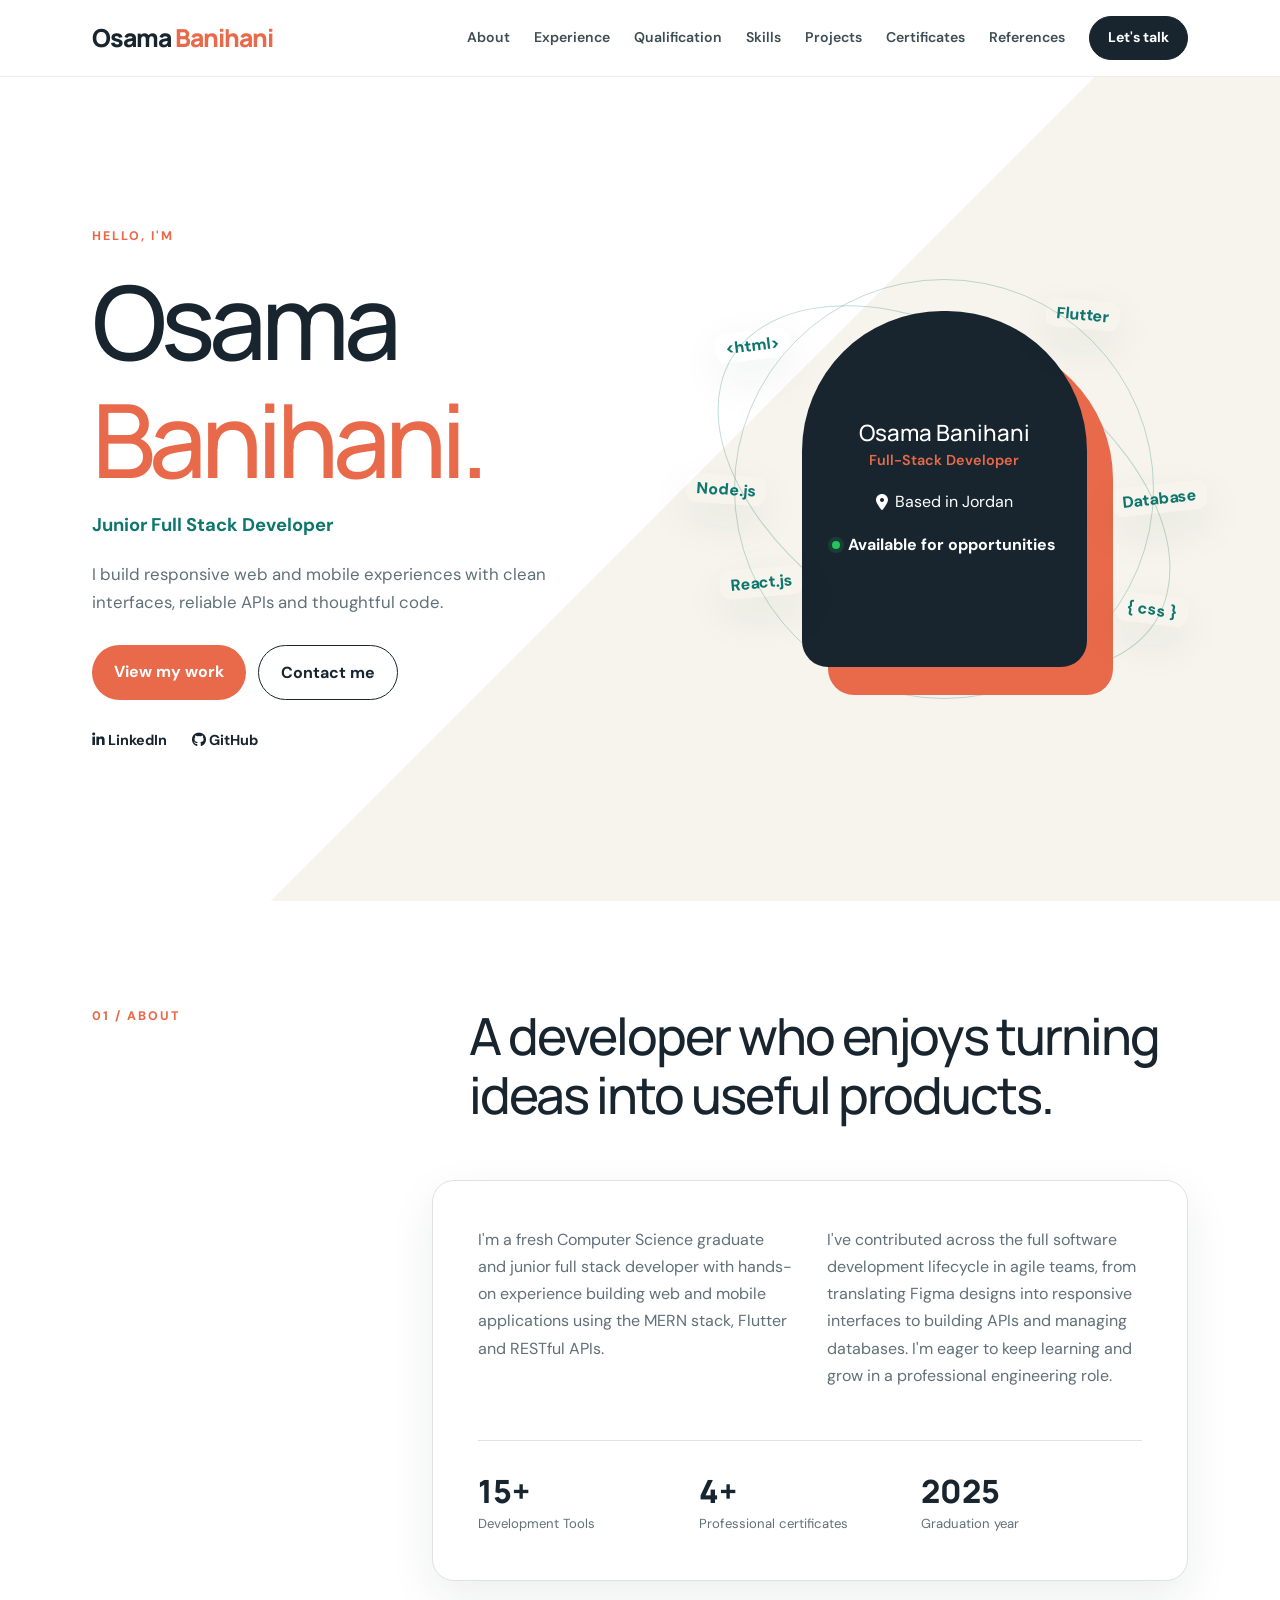
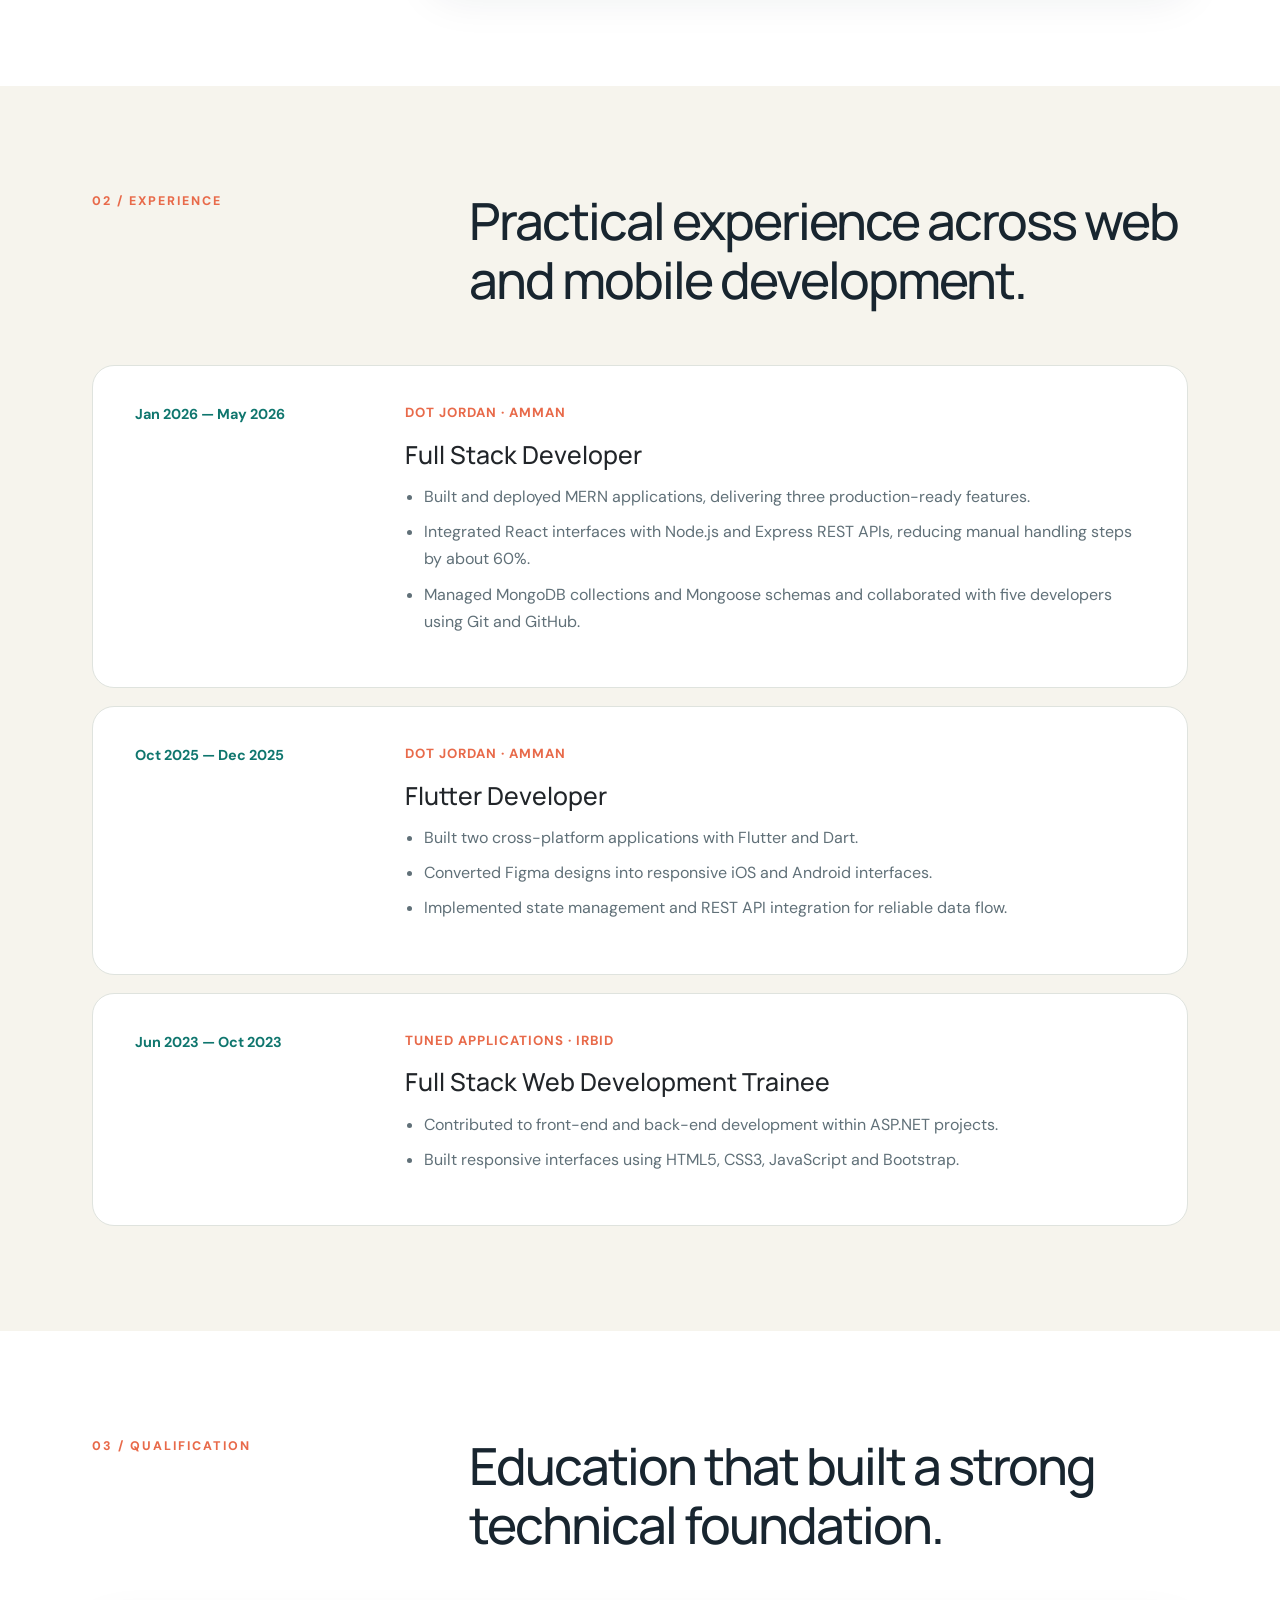
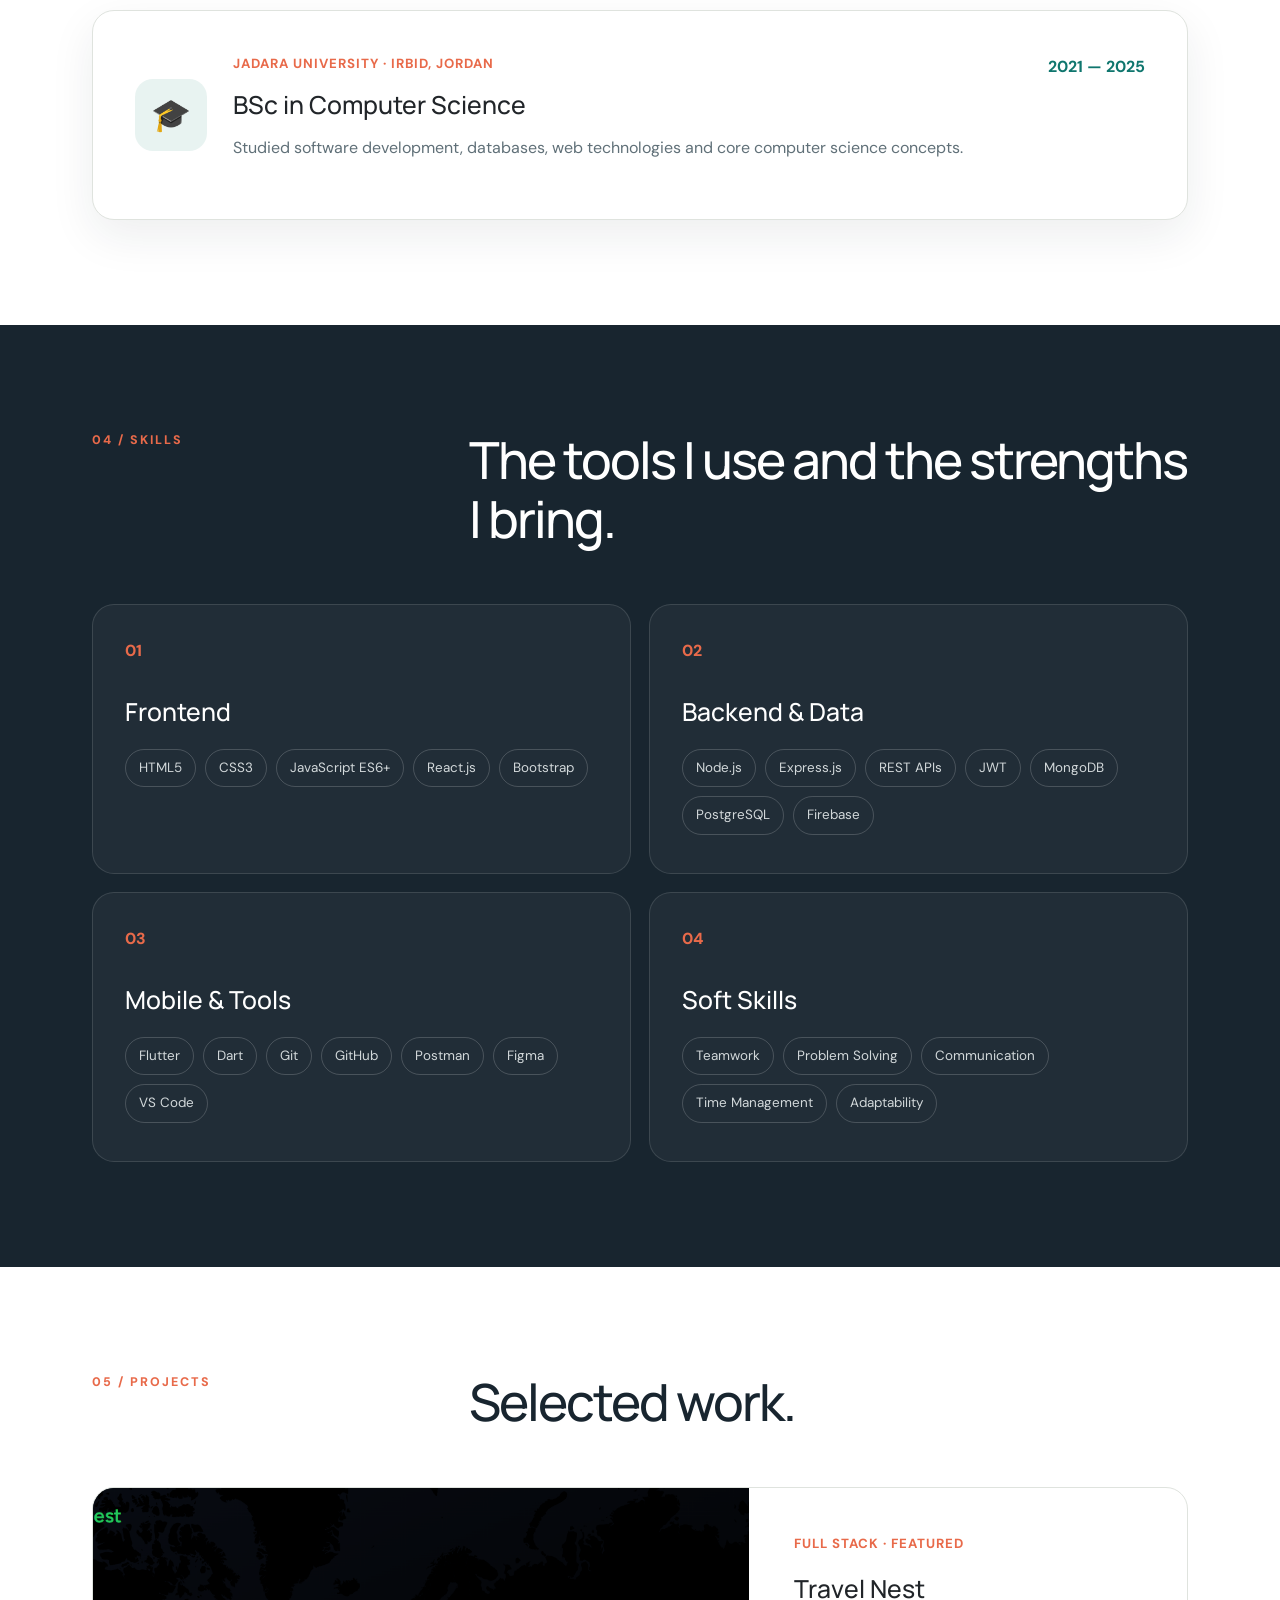
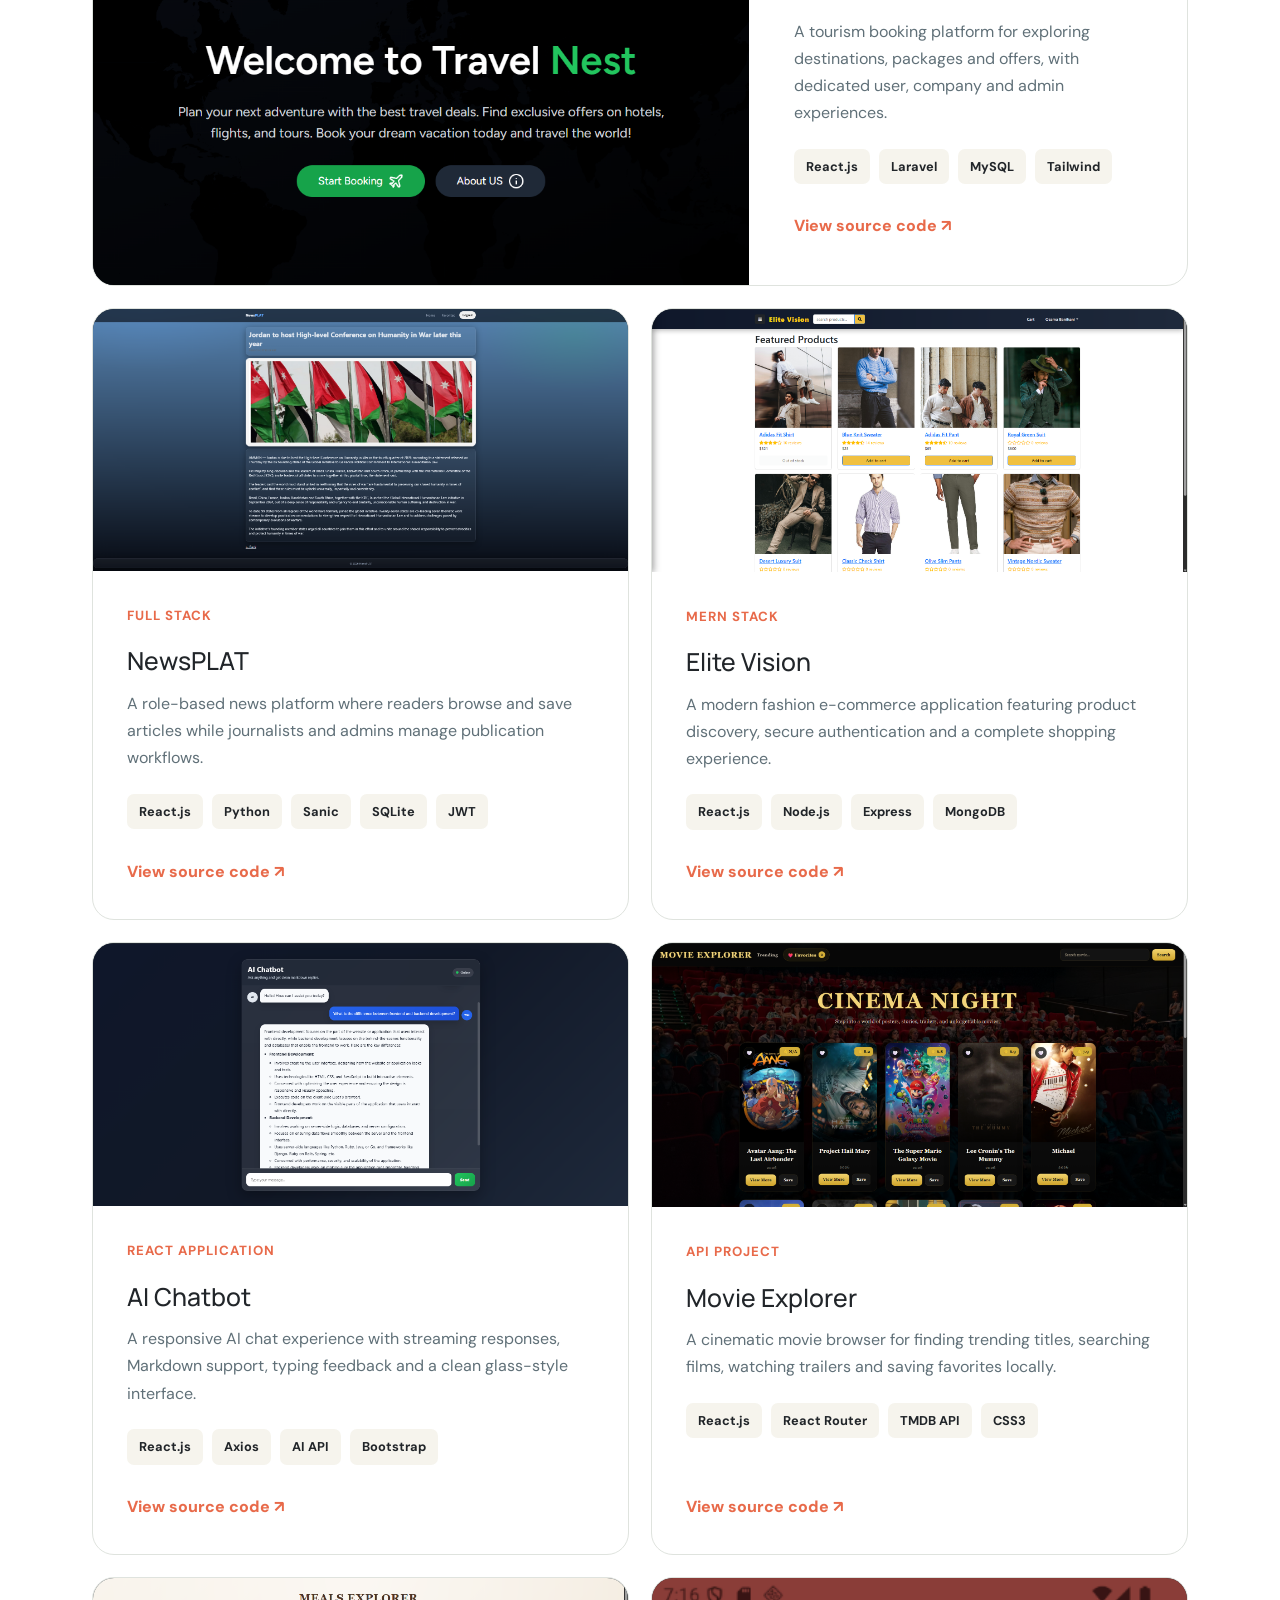
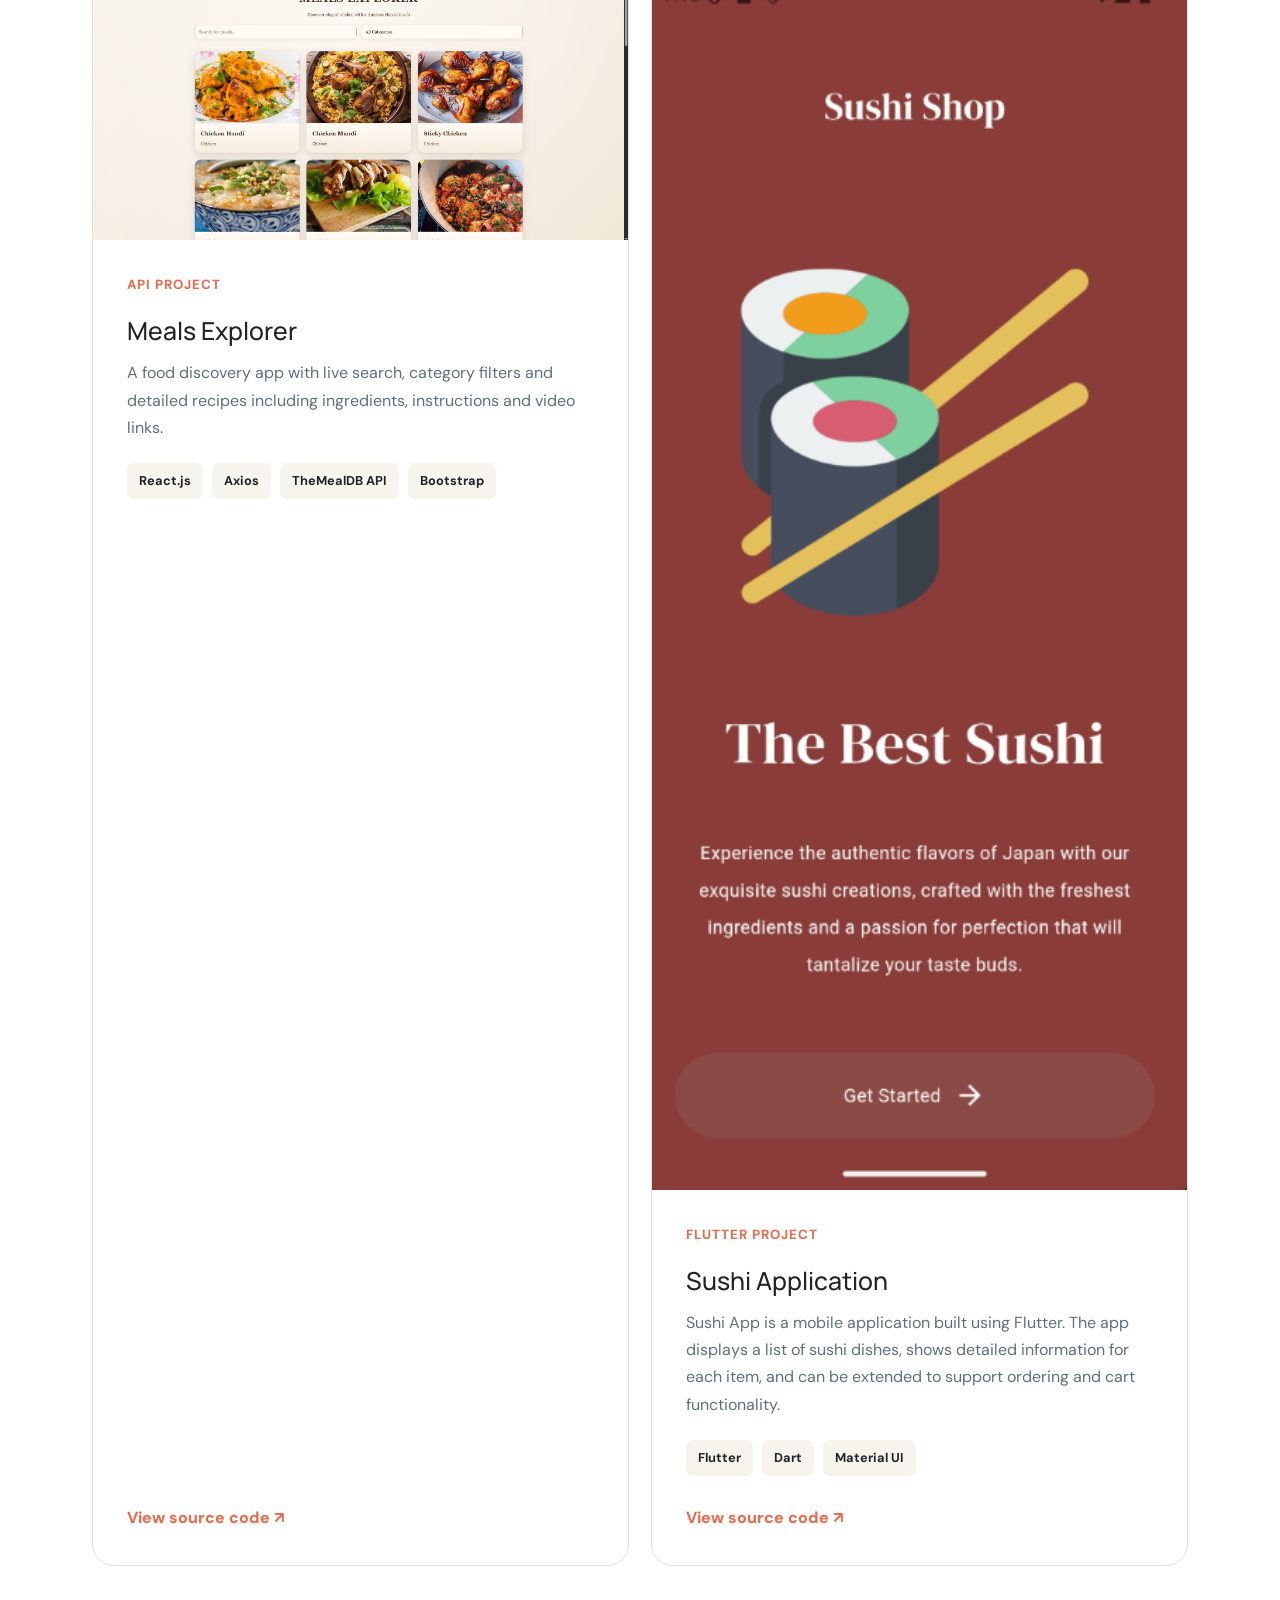
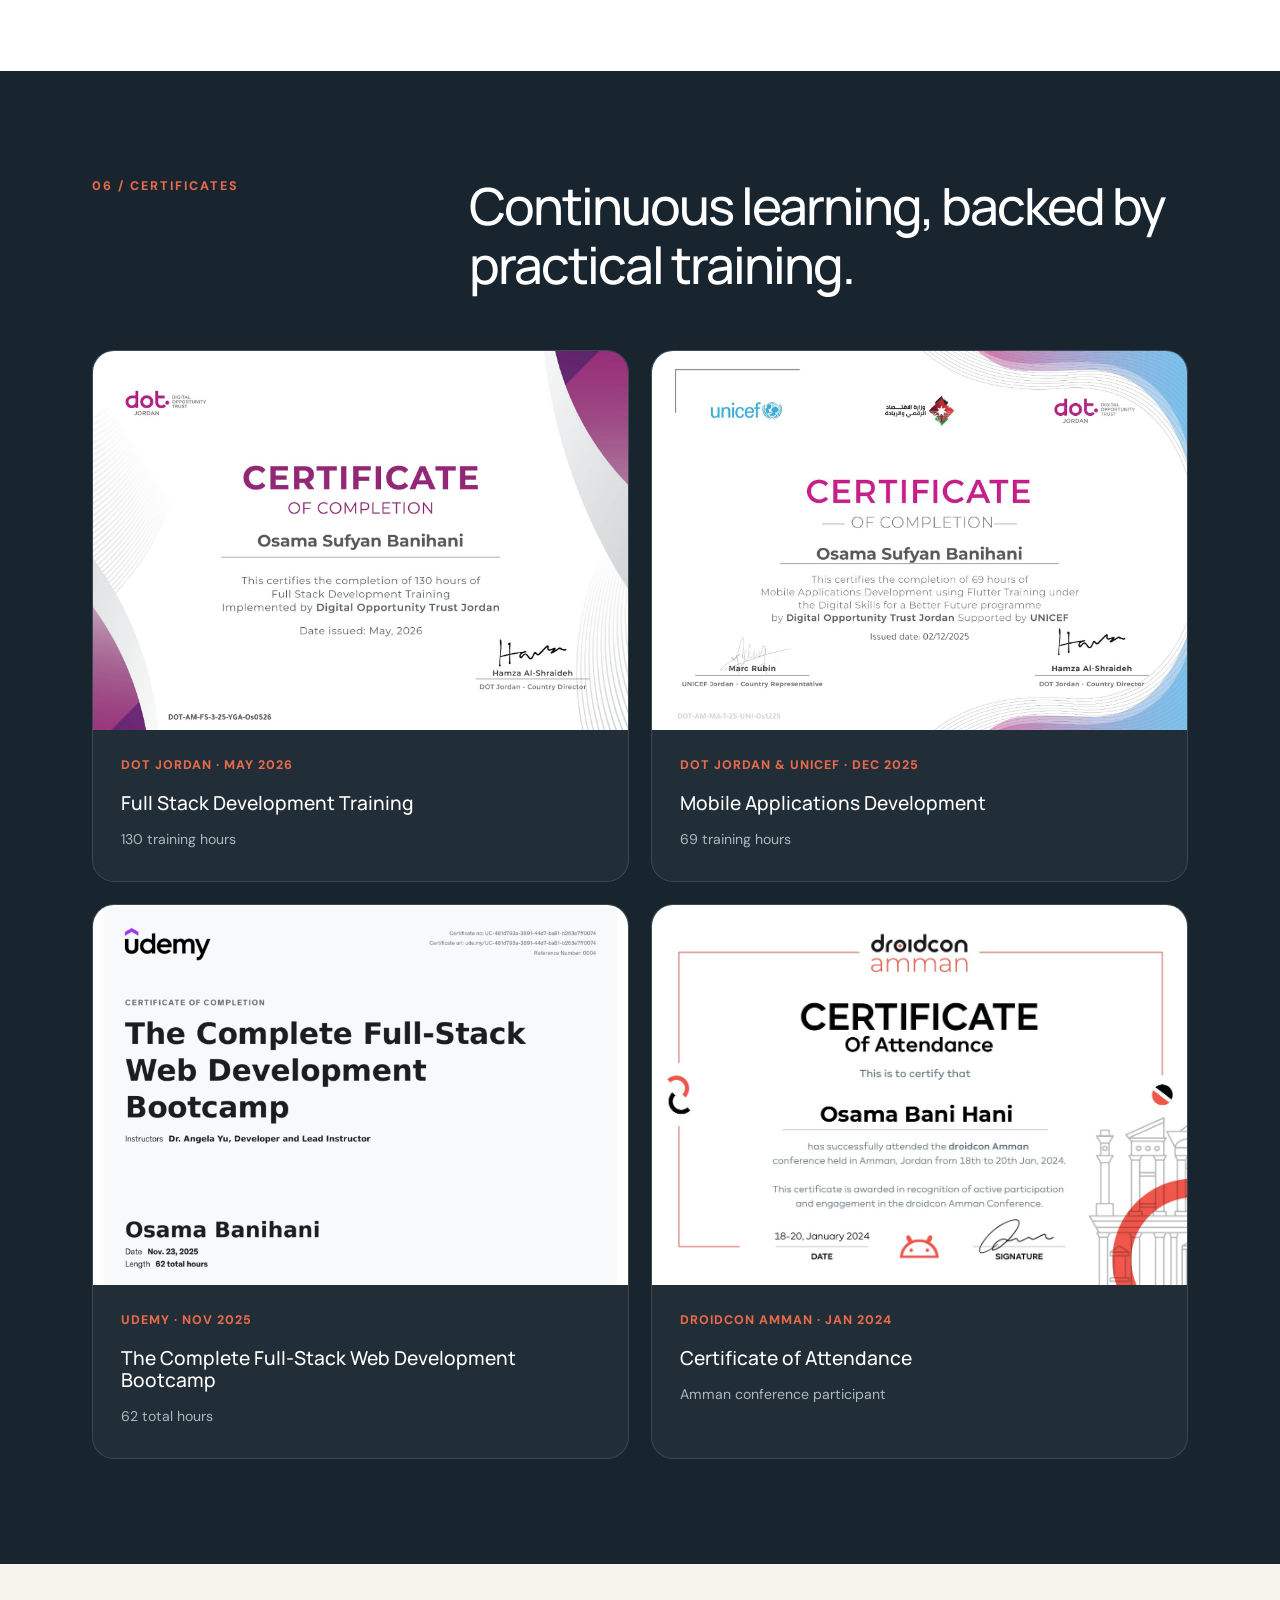
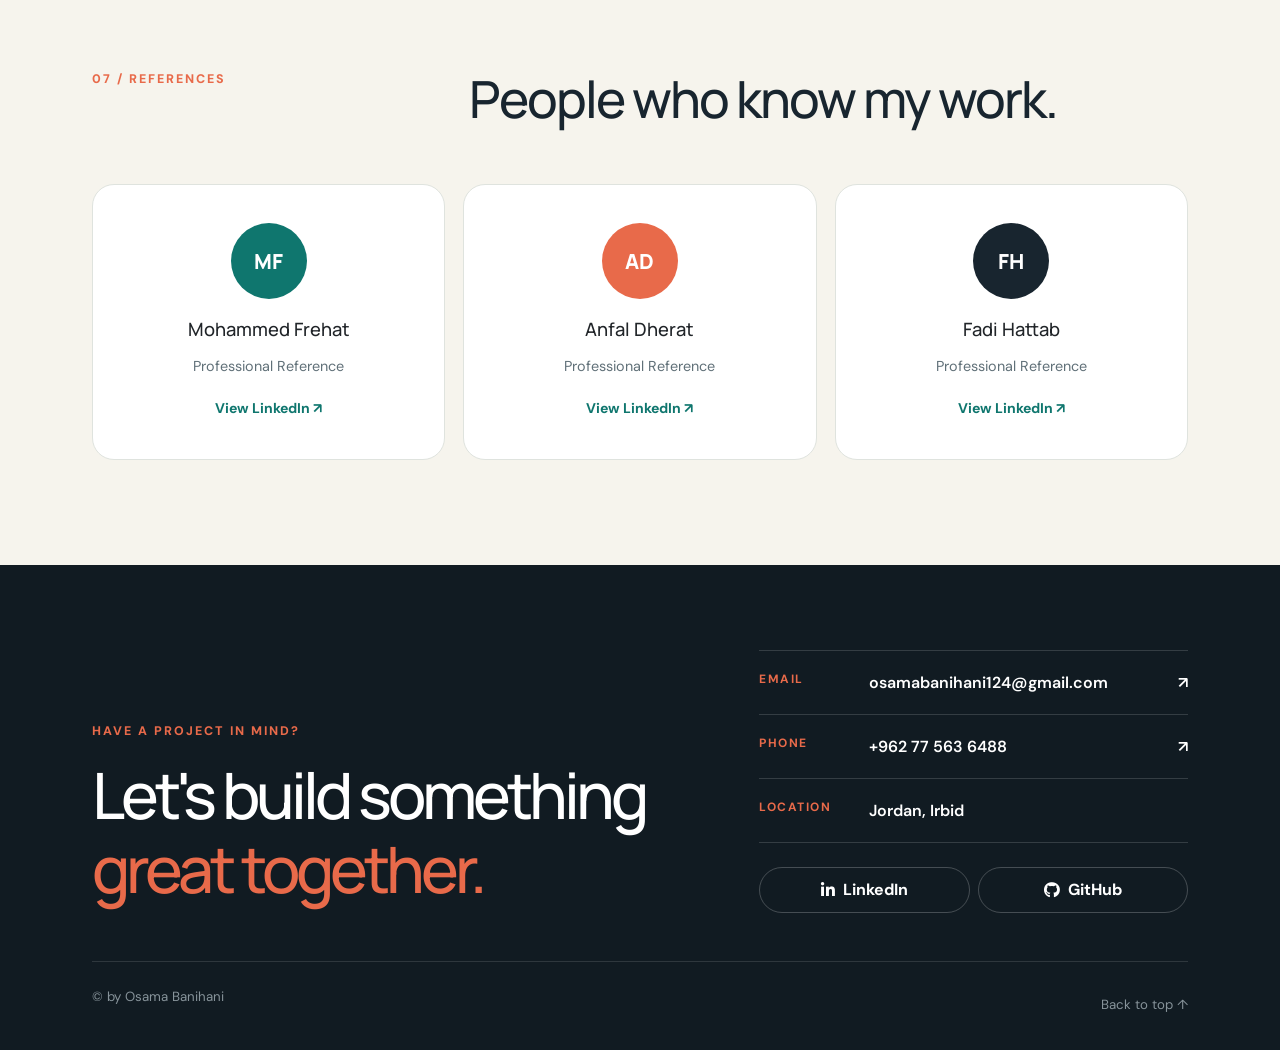
==== osama-portfolio/index.html @ 752c15e5 "Fix portfolio and add project assets" ====
<!doctype html>
<html lang="en">
  <head>
    <meta charset="UTF-8" />
    <meta name="viewport" content="width=device-width, initial-scale=1.0" />
    <meta name="description" content="Portfolio of Osama Banihani, a junior full stack developer specializing in React.js, Node.js and Flutter." />
    <title>Osama Banihani | Full Stack Developer</title>
    <link
      rel="icon"
      type="image/svg+xml"
      href="data:image/svg+xml,%3Csvg xmlns='http://www.w3.org/2000/svg' viewBox='0 0 64 64'%3E%3Crect width='64' height='64' rx='16' fill='%2318252f'/%3E%3Ctext x='32' y='41' text-anchor='middle' font-family='Arial' font-size='28' font-weight='700' fill='white'%3EOB%3C/text%3E%3Ccircle cx='53' cy='13' r='5' fill='%23e86a4a'/%3E%3C/svg%3E"
    />
    <link href="https://cdn.jsdelivr.net/npm/bootstrap@5.3.8/dist/css/bootstrap.min.css" rel="stylesheet" integrity="sha384-sRIl4kxILFvY47J16cr9ZwB07vP4J8+LH7qKQnuqkuIAvNWLzeN8tE5YBujZqJLB" crossorigin="anonymous" />
    <link rel="stylesheet" href="https://cdnjs.cloudflare.com/ajax/libs/font-awesome/6.7.2/css/all.min.css" />
    <link rel="stylesheet" href="style.css" />
  </head>

  <body>
    <header class="site-header">
      <nav class="navbar navbar-expand-lg" aria-label="Main navigation">
        <div class="container">
          <a class="navbar-brand logo" href="#home" aria-label="Osama Banihani home"> Osama <span>Banihani</span> </a>

          <input class="nav-toggle-input visually-hidden" type="checkbox" id="nav-toggle" aria-controls="primary-navigation" aria-label="Toggle navigation menu" />
          <label class="navbar-toggler nav-toggle-label ms-auto" for="nav-toggle">
            <span class="navbar-toggler-icon"></span>
          </label>

          <div class="navbar-menu d-lg-flex align-items-lg-center flex-grow-1" id="primary-navigation">
            <ul class="navbar-nav ms-lg-auto gap-lg-2">
              <li class="nav-item">
                <a class="nav-link" href="#about">About</a>
              </li>
              <li class="nav-item">
                <a class="nav-link" href="#experience">Experience</a>
              </li>
              <li class="nav-item">
                <a class="nav-link" href="#qualification">Qualification</a>
              </li>
              <li class="nav-item">
                <a class="nav-link" href="#skills">Skills</a>
              </li>
              <li class="nav-item">
                <a class="nav-link" href="#projects">Projects</a>
              </li>
              <li class="nav-item">
                <a class="nav-link" href="#certificates">Certificates</a>
              </li>
              <li class="nav-item">
                <a class="nav-link" href="#references">References</a>
              </li>
            </ul>

            <a class="btn nav-contact ms-lg-3" href="mailto:osamabanihani124@gmail.com">Let's talk</a>
          </div>
        </div>
      </nav>
    </header>

    <main>
      <section class="hero" id="home">
        <div class="hero-grid container">
          <div class="hero-copy">
            <p class="eyebrow">Hello, I'm</p>
            <h1>Osama<br /><span>Banihani.</span></h1>
            <p class="hero-role">Junior Full Stack Developer</p>
            <p class="hero-intro">I build responsive web and mobile experiences with clean interfaces, reliable APIs and thoughtful code.</p>
            <div class="hero-actions">
              <a class="button button-primary" href="#projects">View my work</a>
              <a class="button button-secondary" href="mailto:osamabanihani124@gmail.com">Contact me</a>
            </div>
            <nav class="social-links" aria-label="Social profiles">
              <a href="https://www.linkedin.com/in/osama-banihani-/" target="_blank" rel="noopener noreferrer"
                ><i class="fa-brands fa-linkedin-in" aria-hidden="true"></i>
                LinkedIn
              </a>
              <a href="https://github.com/osamabanihani" target="_blank" rel="noopener noreferrer"><i class="fa-brands fa-github" aria-hidden="true"></i> GitHub </a>
            </nav>
          </div>

          <div class="hero-visual">
            <div class="orbit orbit-one" aria-hidden="true"></div>
            <div class="orbit orbit-two" aria-hidden="true"></div>

            <div class="profile-card">
              <h3>Osama Banihani</h3>
              <span class="profile-role">Full-Stack Developer</span>

              <p>
                <i class="fa-solid fa-location-dot" aria-hidden="true"></i>
                Based in Jordan
              </p>

              <strong>
                <span class="status-dot" aria-hidden="true"></span>
                Available for opportunities
              </strong>
            </div>

            <span class="code-tag tag-one">&lt;html&gt;</span>
            <span class="code-tag tag-two">{ css }</span>
            <span class="code-tag tag-three">Flutter</span>
            <span class="code-tag tag-four">React.js</span>
            <span class="code-tag tag-five">Node.js</span>
            <span class="code-tag tag-six">Database</span>
          </div>
        </div>
      </section>

      <section class="section container" id="about">
        <div class="section-heading">
          <p class="section-number">01 / About</p>
          <h2>A developer who enjoys turning ideas into useful products.</h2>
        </div>
        <div class="about-card card">
          <p>I'm a fresh Computer Science graduate and junior full stack developer with hands-on experience building web and mobile applications using the MERN stack, Flutter and RESTful APIs.</p>
          <p>
            I've contributed across the full software development lifecycle in agile teams, from translating Figma designs into responsive interfaces to building APIs and managing databases. I'm eager to keep learning and grow in a
            professional engineering role.
          </p>
          <div class="quick-facts">
            <div><strong>15+</strong><span>Development Tools</span></div>
            <div><strong>4+</strong><span>Professional certificates</span></div>
            <div><strong>2025</strong><span>Graduation year</span></div>
          </div>
        </div>
      </section>

      <section class="section section-tint" id="experience">
        <div class="container">
          <div class="section-heading">
            <p class="section-number">02 / Experience</p>
            <h2>Practical experience across web and mobile development.</h2>
          </div>
          <div class="timeline">
            <article class="timeline-item card">
              <div class="timeline-date">Jan 2026 — May 2026</div>
              <div>
                <p class="company">DOT Jordan · Amman</p>
                <h3>Full Stack Developer</h3>
                <ul>
                  <li>Built and deployed MERN applications, delivering three production-ready features.</li>
                  <li>Integrated React interfaces with Node.js and Express REST APIs, reducing manual handling steps by about 60%.</li>
                  <li>Managed MongoDB collections and Mongoose schemas and collaborated with five developers using Git and GitHub.</li>
                </ul>
              </div>
            </article>
            <article class="timeline-item card">
              <div class="timeline-date">Oct 2025 — Dec 2025</div>
              <div>
                <p class="company">DOT Jordan · Amman</p>
                <h3>Flutter Developer</h3>
                <ul>
                  <li>Built two cross-platform applications with Flutter and Dart.</li>
                  <li>Converted Figma designs into responsive iOS and Android interfaces.</li>
                  <li>Implemented state management and REST API integration for reliable data flow.</li>
                </ul>
              </div>
            </article>
            <article class="timeline-item card">
              <div class="timeline-date">Jun 2023 — Oct 2023</div>
              <div>
                <p class="company">Tuned Applications · Irbid</p>
                <h3>Full Stack Web Development Trainee</h3>
                <ul>
                  <li>Contributed to front-end and back-end development within ASP.NET projects.</li>
                  <li>Built responsive interfaces using HTML5, CSS3, JavaScript and Bootstrap.</li>
                </ul>
              </div>
            </article>
          </div>
        </div>
      </section>

      <section class="section container" id="qualification">
        <div class="section-heading">
          <p class="section-number">03 / Qualification</p>
          <h2>Education that built a strong technical foundation.</h2>
        </div>
        <article class="education-card card">
          <div class="education-icon" aria-hidden="true">🎓</div>
          <div>
            <p class="company">Jadara University · Irbid, Jordan</p>
            <h3>BSc in Computer Science</h3>
            <p>Studied software development, databases, web technologies and core computer science concepts.</p>
          </div>
          <span class="education-year">2021 — 2025</span>
        </article>
      </section>

      <section class="section section-dark" id="skills">
        <div class="container">
          <div class="section-heading light-heading">
            <p class="section-number">04 / Skills</p>
            <h2>The tools I use and the strengths I bring.</h2>
          </div>
          <div class="skills-grid">
            <article class="skill-card">
              <span class="skill-index">01</span>
              <h3>Frontend</h3>
              <div class="skill-tags"><span>HTML5</span><span>CSS3</span><span>JavaScript ES6+</span><span>React.js</span><span>Bootstrap</span></div>
            </article>
            <article class="skill-card">
              <span class="skill-index">02</span>
              <h3>Backend &amp; Data</h3>
              <div class="skill-tags"><span>Node.js</span><span>Express.js</span><span>REST APIs</span><span>JWT</span><span>MongoDB</span><span>PostgreSQL</span><span>Firebase</span></div>
            </article>
            <article class="skill-card">
              <span class="skill-index">03</span>
              <h3>Mobile &amp; Tools</h3>
              <div class="skill-tags"><span>Flutter</span><span>Dart</span><span>Git</span><span>GitHub</span><span>Postman</span><span>Figma</span><span>VS Code</span></div>
            </article>
            <article class="skill-card">
              <span class="skill-index">04</span>
              <h3>Soft Skills</h3>
              <div class="skill-tags"><span>Teamwork</span><span>Problem Solving</span><span>Communication</span><span>Time Management</span><span>Adaptability</span></div>
            </article>
          </div>
        </div>
      </section>

      <section class="section container" id="projects">
        <div class="section-heading">
          <p class="section-number">05 / Projects</p>
          <h2>Selected work.</h2>
        </div>
        <div class="projects-grid">
          <article class="project-card card project-featured">
            <a class="project-image" href="https://github.com/osamabanihani/TravelNest" target="_blank" rel="noopener noreferrer" aria-label="View Travel Nest on GitHub">
              <img src="assets/projects/travel-nest.png" alt="Travel Nest tourism booking platform homepage" loading="lazy" />
            </a>
            <div class="project-details">
              <p class="company">Full Stack · Featured</p>
              <h3>Travel Nest</h3>
              <p>A tourism booking platform for exploring destinations, packages and offers, with dedicated user, company and admin experiences.</p>
              <div class="project-tech"><span>React.js</span><span>Laravel</span><span>MySQL</span><span>Tailwind</span></div>
              <a class="text-link" href="https://github.com/osamabanihani/TravelNest" target="_blank" rel="noopener noreferrer">View source code <span aria-hidden="true">↗</span></a>
            </div>
          </article>

          <article class="project-card card">
            <a class="project-image" href="https://github.com/osamabanihani/NewsPLAT" target="_blank" rel="noopener noreferrer" aria-label="View NewsPLAT on GitHub">
              <img src="assets/projects/newsplat.png" alt="NewsPLAT journalist dashboard" loading="lazy" />
            </a>
            <div class="project-details">
              <p class="company">Full Stack</p>
              <h3>NewsPLAT</h3>
              <p>A role-based news platform where readers browse and save articles while journalists and admins manage publication workflows.</p>
              <div class="project-tech"><span>React.js</span><span>Python</span><span>Sanic</span><span>SQLite</span><span>JWT</span></div>
              <a class="text-link" href="https://github.com/osamabanihani/NewsPLAT" target="_blank" rel="noopener noreferrer">View source code <span aria-hidden="true">↗</span></a>
            </div>
          </article>

          <article class="project-card card">
            <a class="project-image" href="https://github.com/osamabanihani/elite-vision" target="_blank" rel="noopener noreferrer" aria-label="View Elite Vision on GitHub">
              <img src="assets/projects/elite-vision.png" alt="Elite Vision fashion e-commerce product page" loading="lazy" />
            </a>
            <div class="project-details">
              <p class="company">MERN Stack</p>
              <h3>Elite Vision</h3>
              <p>A modern fashion e-commerce application featuring product discovery, secure authentication and a complete shopping experience.</p>
              <div class="project-tech"><span>React.js</span><span>Node.js</span><span>Express</span><span>MongoDB</span></div>
              <a class="text-link" href="https://github.com/osamabanihani/elite-vision" target="_blank" rel="noopener noreferrer">View source code <span aria-hidden="true">↗</span></a>
            </div>
          </article>

          <article class="project-card card">
            <a class="project-image" href="https://github.com/osamabanihani/react-ai-chatbot" target="_blank" rel="noopener noreferrer" aria-label="View React AI Chatbot on GitHub">
              <img src="assets/projects/ai-chatbot.png" alt="React AI chatbot interface" loading="lazy" />
            </a>
            <div class="project-details">
              <p class="company">React Application</p>
              <h3>AI Chatbot</h3>
              <p>A responsive AI chat experience with streaming responses, Markdown support, typing feedback and a clean glass-style interface.</p>
              <div class="project-tech"><span>React.js</span><span>Axios</span><span>AI API</span><span>Bootstrap</span></div>
              <a class="text-link" href="https://github.com/osamabanihani/react-ai-chatbot" target="_blank" rel="noopener noreferrer">View source code <span aria-hidden="true">↗</span></a>
            </div>
          </article>

          <article class="project-card card">
            <a class="project-image" href="https://github.com/osamabanihani/movie-explorer" target="_blank" rel="noopener noreferrer" aria-label="View Movie Explorer on GitHub">
              <img src="assets/projects/movie-explorer.png" alt="Movie Explorer cinematic browsing interface" loading="lazy" />
            </a>
            <div class="project-details">
              <p class="company">API Project</p>
              <h3>Movie Explorer</h3>
              <p>A cinematic movie browser for finding trending titles, searching films, watching trailers and saving favorites locally.</p>
              <div class="project-tech"><span>React.js</span><span>React Router</span><span>TMDB API</span><span>CSS3</span></div>
              <a class="text-link" href="https://github.com/osamabanihani/movie-explorer" target="_blank" rel="noopener noreferrer">View source code <span aria-hidden="true">↗</span></a>
            </div>
          </article>

          <article class="project-card card">
            <a class="project-image" href="https://github.com/osamabanihani/meals-explorer" target="_blank" rel="noopener noreferrer" aria-label="View Meals Explorer on GitHub">
              <img src="assets/projects/meals-explorer.png" alt="Meals Explorer recipe discovery interface" loading="lazy" />
            </a>
            <div class="project-details">
              <p class="company">API Project</p>
              <h3>Meals Explorer</h3>
              <p>A food discovery app with live search, category filters and detailed recipes including ingredients, instructions and video links.</p>
              <div class="project-tech"><span>React.js</span><span>Axios</span><span>TheMealDB API</span><span>Bootstrap</span></div>
              <a class="text-link" href="https://github.com/osamabanihani/meals-explorer" target="_blank" rel="noopener noreferrer">View source code <span aria-hidden="true">↗</span></a>
            </div>
          </article>

          <article class="project-card card">
            <a class="project-image" href="https://github.com/osamabanihani/flutter-project" target="_blank" rel="noopener noreferrer" aria-label="View Sushi Application on GitHub">
              <img src="assets/projects/sushi-app.png" alt="Sushi Application Flutter mobile interface" loading="lazy" />
            </a>
            <div class="project-details">
              <p class="company">Flutter Project</p>
              <h3>Sushi Application</h3>
              <p>Sushi App is a mobile application built using Flutter. The app displays a list of sushi dishes, shows detailed information for each item, and can be extended to support ordering and cart functionality.</p>
              <div class="project-tech"><span>Flutter</span><span>Dart</span><span>Material UI</span></div>
              <a class="text-link" href="https://github.com/osamabanihani/flutter-project" target="_blank" rel="noopener noreferrer">View source code <span aria-hidden="true">↗</span></a>
            </div>
          </article>
        </div>
      </section>

      <section class="section section-dark" id="certificates">
        <div class="container">
          <div class="section-heading light-heading">
            <p class="section-number">06 / Certificates</p>
            <h2>Continuous learning, backed by practical training.</h2>
          </div>
          <div class="certificates-grid">
            <article class="certificate-card">
              <a class="certificate-image" href="assets/certificates/mern-full-stack.pdf" target="_blank" rel="noopener noreferrer" aria-label="Open Full Stack Development certificate PDF">
                <img src="assets/certificates/mern-full-stack.jpg" alt="Full Stack Development Training certificate from DOT Jordan" loading="lazy" />
                <span class="view-certificate">Open certificate <span aria-hidden="true">↗</span></span>
              </a>
              <div class="certificate-details">
                <p>DOT Jordan · May 2026</p>
                <h3>Full Stack Development Training</h3>
                <span>130 training hours</span>
              </div>
            </article>

            <article class="certificate-card">
              <a class="certificate-image" href="assets/certificates/flutter-development.pdf" target="_blank" rel="noopener noreferrer" aria-label="Open Mobile Applications Development certificate PDF">
                <img src="assets/certificates/flutter-development.jpg" alt="Mobile Applications Development certificate from DOT Jordan and UNICEF" loading="lazy" />
                <span class="view-certificate">Open certificate <span aria-hidden="true">↗</span></span>
              </a>
              <div class="certificate-details">
                <p>DOT Jordan &amp; UNICEF · Dec 2025</p>
                <h3>Mobile Applications Development</h3>
                <span>69 training hours</span>
              </div>
            </article>

            <article class="certificate-card">
              <a class="certificate-image" href="assets/certificates/udemy.pdf" target="_blank" rel="noopener noreferrer" aria-label="Open Full-Stack Web Development Bootcamp certificate PDF">
                <img src="assets/certificates/udemy.jpg" alt="The Complete Full-Stack Web Development Bootcamp certificate from Udemy" loading="lazy" />
                <span class="view-certificate">Open certificate <span aria-hidden="true">↗</span></span>
              </a>
              <div class="certificate-details">
                <p>Udemy · Nov 2025</p>
                <h3>The Complete Full-Stack Web Development Bootcamp</h3>
                <span>62 total hours</span>
              </div>
            </article>

            <article class="certificate-card">
              <a class="certificate-image" href="assets/certificates/droidcon-amman.pdf" target="_blank" rel="noopener noreferrer" aria-label="Open droidcon Amman certificate PDF">
                <img src="assets/certificates/droidcon-amman.jpg" alt="droidcon Amman Certificate of Attendance" loading="lazy" />
                <span class="view-certificate">Open certificate <span aria-hidden="true">↗</span></span>
              </a>
              <div class="certificate-details">
                <p>droidcon Amman · Jan 2024</p>
                <h3>Certificate of Attendance</h3>
                <span>Amman conference participant</span>
              </div>
            </article>
          </div>
        </div>
      </section>

      <section class="section section-tint" id="references">
        <div class="container">
          <div class="section-heading">
            <p class="section-number">07 / References</p>
            <h2>People who know my work.</h2>
          </div>
          <div class="references-grid">
            <article class="reference-card card">
              <div class="reference-avatar">MF</div>
              <h3>Mohammed Frehat</h3>
              <p>Professional Reference</p>
              <a href="https://www.linkedin.com/in/mohammed-frehat-9222402b/" target="_blank" rel="noopener noreferrer" aria-label="Mohammed Frehat on LinkedIn">View LinkedIn <span aria-hidden="true">↗</span></a>
            </article>
            <article class="reference-card card">
              <div class="reference-avatar">AD</div>
              <h3>Anfal Dherat</h3>
              <p>Professional Reference</p>
              <a href="https://www.linkedin.com/in/anfal-dherat/" target="_blank" rel="noopener noreferrer" aria-label="Anfal Dherat on LinkedIn">View LinkedIn <span aria-hidden="true">↗</span></a>
            </article>
            <article class="reference-card card">
              <div class="reference-avatar">FH</div>
              <h3>Fadi Hattab</h3>
              <p>Professional Reference</p>
              <a href="https://www.linkedin.com/in/fadihattab/" target="_blank" rel="noopener noreferrer" aria-label="Fadi Hattab on LinkedIn">View LinkedIn <span aria-hidden="true">↗</span></a>
            </article>
          </div>
        </div>
      </section>
    </main>

    <footer class="footer">
      <div class="container">
        <div class="row g-5 align-items-end">
          <div class="col-lg-7">
            <p class="eyebrow">Have a project in mind?</p>
            <h2>
              Let's build something<br />
              <span>great together.</span>
            </h2>
          </div>

          <div class="col-lg-5">
            <address class="footer-contact d-flex flex-column">
              <a class="contact-item" href="mailto:osamabanihani124@gmail.com">
                <span class="contact-label">Email</span>
                <span class="contact-value">
                  osamabanihani124@gmail.com
                  <span aria-hidden="true">↗</span>
                </span>
              </a>

              <a class="contact-item" href="tel:+962775636488">
                <span class="contact-label">Phone</span>
                <span class="contact-value">
                  +962 77 563 6488
                  <span aria-hidden="true">↗</span>
                </span>
              </a>

              <div class="contact-item">
                <span class="contact-label">Location</span>
                <span class="contact-value">Jordan, Irbid</span>
              </div>
            </address>

            <div class="row g-2 mt-3">
              <div class="col-6">
                <a class="btn footer-social-link w-100 d-flex align-items-center justify-content-center gap-2" href="https://www.linkedin.com/in/osama-banihani-/" target="_blank" rel="noopener noreferrer">
                  <i class="fa-brands fa-linkedin-in" aria-hidden="true"></i>
                  <span>LinkedIn</span>
                </a>
              </div>

              <div class="col-6">
                <a class="btn footer-social-link w-100 d-flex align-items-center justify-content-center gap-2" href="https://github.com/osamabanihani" target="_blank" rel="noopener noreferrer">
                  <i class="fa-brands fa-github" aria-hidden="true"></i>
                  <span>GitHub</span>
                </a>
              </div>
            </div>
          </div>
        </div>

        <div class="footer-bottom d-flex flex-column flex-sm-row align-items-center justify-content-between gap-3 mt-5 pt-4 border-top">
          <p>© by Osama Banihani</p>
          <a href="#home">Back to top ↑</a>
        </div>
      </div>
    </footer>
  </body>
</html>
---- osama-portfolio/style.css ----
@import url(https://fonts.googleapis.com/css2?family=DM+Sans:wght@400;500;600;700&family=Manrope:wght@600;700;800&display=swap);
:root {
  --ink: #18252f;
  --muted: #607078;
  --cream: #f6f4ed;
  --white: #ffffff;
  --accent: #e86a4a;
  --accent-dark: #c94e31;
  --teal: #0f766e;
  --line: #dfe3de;
  --radius: 22px;
  --shadow: 0 16px 45px rgba(24, 37, 47, 0.08);
}
* {
  box-sizing: border-box;
  margin: 0;
  padding: 0;
}
html {
  scroll-behavior: smooth;
  scroll-padding-top: 90px;
}
body {
  font-family: "DM Sans", sans-serif;
  color: var(--ink);
  background: var(--white);
  line-height: 1.7;
}
a {
  color: inherit;
  text-decoration: none;
}
.container {
  width: min(1120px, calc(100% - 40px));
  margin-inline: auto;
}
.site-header {
  position: sticky;
  top: 0;
  z-index: 100;
  background: rgba(255, 255, 255, 0.92);
  backdrop-filter: blur(14px);
  border-bottom: 1px solid rgba(24, 37, 47, 0.08);
}
.site-header .navbar {
  min-height: 76px;
  padding: 0;
}
.logo {
  font:
    800 1.55rem Manrope,
    sans-serif;
  letter-spacing: -1px;
  color: var(--ink);
}
.logo:focus,
.logo:hover {
  color: var(--ink);
}
.footer h2 span,
.logo span,
h1 span {
  color: var(--accent);
}
.site-header .nav-link {
  padding: 8px 7px;
  font-size: 0.88rem;
  font-weight: 600;
  color: #3e4c53;
  transition: color 0.2s;
}
.site-header .nav-link:focus,
.site-header .nav-link:hover {
  color: var(--accent);
}
.nav-contact {
  background: var(--ink);
  color: #fff;
  border: 1px solid var(--ink);
  padding: 10px 18px;
  border-radius: 999px;
  font-weight: 700;
  font-size: 0.88rem;
}
.nav-contact:focus,
.nav-contact:hover {
  color: #fff;
  background: var(--accent);
  border-color: var(--accent);
}
.nav-toggle-label {
  cursor: pointer;
}
.nav-toggle-input:focus-visible + .nav-toggle-label {
  outline: 3px solid rgba(232, 106, 74, 0.3);
  outline-offset: 3px;
}
@media (max-width: 991.98px) {
  .site-header .navbar {
    padding: 11px 0;
  }
  .nav-toggle-label {
    border-color: var(--line);
  }
  .navbar-menu {
    display: none;
    width: 100%;
    padding-top: 12px;
  }
  .nav-toggle-input:checked ~ .navbar-menu {
    display: block;
  }
  .site-header .nav-link {
    padding: 10px 4px;
    border-bottom: 1px solid var(--line);
  }
  .site-header .nav-item:last-child .nav-link {
    border-bottom: 0;
  }
  .nav-contact {
    display: block;
    width: 100%;
    margin-top: 12px;
    text-align: center;
  }
}
.hero {
  min-height: calc(100vh - 76px);
  display: grid;
  align-items: center;
  overflow: hidden;
  background: linear-gradient(135deg, #fff 52%, var(--cream) 52%);
}
.hero-grid {
  display: grid;
  grid-template-columns: 1.05fr 0.95fr;
  align-items: center;
  gap: 70px;
  padding-block: 80px;
}
.eyebrow,
.section-number {
  color: var(--accent);
  text-transform: uppercase;
  letter-spacing: 2px;
  font-size: 0.78rem;
  font-weight: 800;
}
h1,
h2,
h3 {
  font-family: Manrope, sans-serif;
  line-height: 1.15;
}
h1 {
  font-size: clamp(4rem, 8vw, 7rem);
  letter-spacing: -6px;
  margin: 8px 0 12px;
}
.hero-role {
  color: var(--teal);
  font-weight: 700;
  font-size: 1.15rem;
}
.hero-intro {
  max-width: 590px;
  margin: 18px 0 28px;
  color: var(--muted);
  font-size: 1.05rem;
}
.hero-actions {
  display: flex;
  gap: 12px;
  flex-wrap: wrap;
}
.button {
  display: inline-flex;
  justify-content: center;
  padding: 13px 22px;
  border-radius: 999px;
  font-weight: 700;
  transition: 0.2s ease;
}
.button-primary {
  color: #fff;
  background: var(--accent);
}
.button-primary:hover {
  background: var(--accent-dark);
  transform: translateY(-2px);
}
.button-secondary {
  border: 1px solid var(--ink);
}
.button-secondary:hover {
  color: #fff;
  background: var(--ink);
}
.social-links {
  display: flex;
  gap: 25px;
  margin-top: 28px;
  font-size: 0.9rem;
  font-weight: 700;
}
.social-links a:hover {
  color: var(--accent);
}
.hero-visual {
  position: relative;
  min-height: 450px;
  display: grid;
  place-items: center;
}
.profile-card {
  width: 285px;
  aspect-ratio: 0.8;
  border-radius: 140px 140px 26px 26px;
  background: var(--ink);
  color: #fff;
  display: flex;
  flex-direction: column;
  align-items: center;
  justify-content: center;
  box-shadow: 26px 28px 0 var(--accent);
  position: relative;
  z-index: 2;
  text-align: center;
}

.profile-card h3 {
  margin-bottom: 3px;
  font-size: 1.4rem;
}

.profile-role {
  display: block;
  margin-bottom: 15px;
  color: var(--accent);
  font-size: 0.9rem;
  font-weight: 600;
}

.profile-card p {
  display: flex;
  justify-content: center;
  align-items: center;
  gap: 7px;
}

.profile-card strong {
  display: inline-flex;
  align-items: center;
  gap: 8px;
}

.status-dot {
  width: 8px;
  height: 8px;
  background-color: #22c55e;
  border-radius: 50%;
  box-shadow: 0 0 0 4px rgba(34, 197, 94, 0.15);
}
.orbit {
  position: absolute;
  border: 1px solid rgba(15, 118, 110, 0.25);
  border-radius: 50%;
}
.orbit-one {
  width: 420px;
  height: 420px;
}
.orbit-two {
  width: 500px;
  height: 300px;
  transform: rotate(32deg);
}
.code-tag {
  position: absolute;
  z-index: 3;
  padding: 1px 10px;
  border-radius: 10px;
  box-shadow: var(--shadow);
  color: var(--teal);
  font-weight: 800;
}
.tag-one {
  top: 15%;
  left: 3%;
  transform: rotate(-7deg);
}
.tag-two {
  right: 0;
  bottom: 20%;
  transform: rotate(7deg);
}
.tag-three {
  top: 8%;
  right: 14%;
  transform: rotate(5deg);
}
.tag-four {
  bottom: 26%;
  left: 4%;
  transform: rotate(-5deg);
}
.tag-five {
  top: 47%;
  left: -3%;
  transform: rotate(4deg);
}
.tag-six {
  top: 49%;
  right: -4%;
  transform: rotate(-6deg);
}
.section {
  padding-block: 105px;
}
.section-tint {
  background: var(--cream);
}
.section-heading {
  display: grid;
  grid-template-columns: 1fr 2.2fr;
  gap: 50px;
  align-items: start;
  margin-bottom: 48px;
}
.section-heading h2 {
  font-size: clamp(2rem, 4vw, 3.45rem);
  letter-spacing: -2px;
  max-width: 800px;
}
.card {
  border: 1px solid var(--line);
  border-radius: var(--radius);
  background: #fff;
  box-shadow: var(--shadow);
}
.about-card {
  margin-left: 31%;
  padding: 45px;
  display: grid;
  grid-template-columns: 1fr 1fr;
  gap: 35px;
  color: var(--muted);
}
.quick-facts {
  grid-column: 1/-1;
  display: grid;
  grid-template-columns: repeat(3, 1fr);
  padding-top: 28px;
  border-top: 1px solid var(--line);
}
.quick-facts div {
  display: flex;
  flex-direction: column;
}
.quick-facts strong {
  font:
    800 2rem Manrope,
    sans-serif;
  color: var(--ink);
}
.quick-facts span {
  font-size: 0.82rem;
}
.timeline {
  display: grid;
  gap: 18px;
}
.timeline-item {
  display: grid;
  grid-template-columns: 220px 1fr;
  gap: 50px;
  padding: 36px 42px;
  box-shadow: none;
  transition: 0.2s ease;
}
.timeline-item:hover {
  transform: translateY(-3px);
  box-shadow: var(--shadow);
}
.timeline-date {
  color: var(--teal);
  font-weight: 700;
  font-size: 0.9rem;
}
.company {
  color: var(--accent);
  font-weight: 700;
  font-size: 0.83rem;
  text-transform: uppercase;
  letter-spacing: 1px;
}
.education-card h3,
.project-details h3,
.timeline-item h3 {
  font-size: 1.55rem;
  margin: 4px 0 14px;
}
.timeline-item ul {
  padding-left: 19px;
  color: var(--muted);
}
.timeline-item li + li {
  margin-top: 8px;
}
.education-card {
  display: grid;
  grid-template-columns: auto 1fr auto;
  gap: 26px;
  align-items: center;
  padding: 42px;
}
.education-icon {
  width: 72px;
  height: 72px;
  display: grid;
  place-items: center;
  border-radius: 18px;
  background: #e8f3f1;
  font-size: 2rem;
}
.education-card p:not(.company) {
  color: var(--muted);
}
.education-year {
  align-self: start;
  color: var(--teal);
  font-weight: 700;
}
.section-dark {
  background: var(--ink);
  color: #fff;
}
.light-heading h2 {
  color: #fff;
}
.skills-grid {
  display: grid;
  grid-template-columns: repeat(2, 1fr);
  gap: 18px;
}
.skill-card {
  min-height: 270px;
  padding: 32px;
  border: 1px solid rgba(255, 255, 255, 0.12);
  border-radius: var(--radius);
  background: rgba(255, 255, 255, 0.04);
}
.skill-index {
  color: var(--accent);
  font-weight: 800;
}
.skill-card h3 {
  margin: 34px 0 22px;
  font-size: 1.55rem;
}
.project-tech,
.skill-tags {
  display: flex;
  flex-wrap: wrap;
  gap: 9px;
}
.skill-tags span {
  border: 1px solid rgba(255, 255, 255, 0.18);
  border-radius: 999px;
  padding: 7px 13px;
  color: #d2d8da;
  font-size: 0.84rem;
}
.projects-grid {
  display: grid;
  grid-template-columns: repeat(2, minmax(0, 1fr));
  gap: 22px;
}
.project-card {
  display: flex;
  flex-direction: column;
  overflow: hidden;
  box-shadow: none;
  transition:
    transform 0.25s ease,
    box-shadow 0.25s ease;
}
.project-card:hover {
  transform: translateY(-5px);
  box-shadow: var(--shadow);
}
.project-featured {
  grid-column: 1/-1;
  display: grid;
  grid-template-columns: 1.2fr 0.8fr;
}
.project-image {
  display: block;
  min-height: 250px;
  overflow: hidden;
  background: var(--ink);
}
.project-featured .project-image {
  min-height: 390px;
}
.project-image img {
  width: 100%;
  height: 100%;
  display: block;
  object-fit: cover;
  object-position: top center;
  transition: transform 0.4s ease;
}
.project-image:hover img {
  transform: scale(1.025);
}
.project-details {
  flex: 1;
  padding: 34px;
  display: flex;
  flex-direction: column;
  align-items: flex-start;
}
.project-featured .project-details {
  padding: 45px;
  justify-content: center;
}
.project-details > p:not(.company) {
  color: var(--muted);
  margin-bottom: 22px;
}
.project-tech span {
  background: var(--cream);
  padding: 7px 12px;
  border-radius: 7px;
  font-size: 0.8rem;
  font-weight: 700;
}
.text-link {
  margin-top: auto;
  padding-top: 28px;
  color: var(--accent);
  font-weight: 800;
}
.certificates-grid {
  display: grid;
  grid-template-columns: repeat(2, minmax(0, 1fr));
  gap: 22px;
}
.certificate-card {
  overflow: hidden;
  border: 1px solid rgba(255, 255, 255, 0.13);
  border-radius: var(--radius);
  background: rgba(255, 255, 255, 0.04);
  transition:
    transform 0.25s ease,
    border-color 0.25s ease;
}
.certificate-card:hover {
  transform: translateY(-5px);
  border-color: rgba(232, 106, 74, 0.65);
}
.certificate-image {
  position: relative;
  display: block;
  aspect-ratio: 1.41/1;
  overflow: hidden;
  background: #fff;
}
.certificate-image img {
  width: 100%;
  height: 100%;
  display: block;
  object-fit: cover;
  transition:
    transform 0.35s ease,
    filter 0.35s ease;
}
.certificate-image::after {
  content: "";
  position: absolute;
  inset: 0;
  background: linear-gradient(transparent 55%, rgba(17, 27, 34, 0.82));
  opacity: 0;
  transition: opacity 0.25s ease;
}
.view-certificate {
  position: absolute;
  z-index: 2;
  left: 22px;
  bottom: 18px;
  color: #fff;
  font-weight: 700;
  opacity: 0;
  transform: translateY(8px);
  transition:
    opacity 0.25s ease,
    transform 0.25s ease;
}
.certificate-image:hover img {
  transform: scale(1.025);
  filter: brightness(0.92);
}
.certificate-image:focus-visible .view-certificate,
.certificate-image:focus-visible::after,
.certificate-image:hover .view-certificate,
.certificate-image:hover::after {
  opacity: 1;
}
.certificate-image:focus-visible .view-certificate,
.certificate-image:hover .view-certificate {
  transform: translateY(0);
}
.certificate-details {
  padding: 25px 28px 29px;
}
.certificate-details p {
  color: var(--accent);
  text-transform: uppercase;
  letter-spacing: 1px;
  font-size: 0.78rem;
  font-weight: 800;
}
.certificate-details h3 {
  margin: 8px 0 11px;
  font-size: 1.2rem;
}
.certificate-details > span {
  color: #aeb8bd;
  font-size: 0.88rem;
}
.references-grid {
  display: grid;
  grid-template-columns: repeat(3, 1fr);
  gap: 18px;
}
.reference-card {
  text-align: center;
  padding: 38px 25px;
  box-shadow: none;
}
.reference-avatar {
  width: 76px;
  height: 76px;
  display: grid;
  place-items: center;
  margin: 0 auto 20px;
  border-radius: 50%;
  color: #fff;
  background: var(--teal);
  font:
    800 1.3rem Manrope,
    sans-serif;
}
.reference-card:nth-child(2) .reference-avatar {
  background: var(--accent);
}
.reference-card:nth-child(3) .reference-avatar {
  background: var(--ink);
}
.reference-card h3 {
  font-size: 1.15rem;
}
.reference-card p {
  color: var(--muted);
  font-size: 0.9rem;
  margin: 6px 0 18px;
}
.reference-card a {
  color: var(--teal);
  font-weight: 700;
  font-size: 0.88rem;
}
.footer {
  padding: 85px 0 25px;
  background: #111b22;
  color: #fff;
}
.footer h2 {
  font-size: clamp(2.5rem, 5vw, 4.8rem);
  letter-spacing: -4px;
  margin-top: 12px;
}
.footer-contact {
  font-style: normal;
  border-top: 1px solid rgba(255, 255, 255, 0.15);
}
.contact-item {
  display: grid;
  grid-template-columns: 90px 1fr;
  gap: 20px;
  padding: 18px 0;
  border-bottom: 1px solid rgba(255, 255, 255, 0.15);
  transition: padding-left 0.25s ease;
}
a.contact-item:hover {
  padding-left: 8px;
}
.contact-label {
  color: var(--accent);
  font-size: 0.75rem;
  font-weight: 700;
  letter-spacing: 1.5px;
  text-transform: uppercase;
}
.contact-value {
  display: flex;
  justify-content: space-between;
  gap: 15px;
  color: #fff;
  font-weight: 600;
  overflow-wrap: anywhere;
}
a.contact-item:hover .contact-value {
  color: var(--accent);
}
.footer-social-link {
  padding: 10px 14px;
  color: #fff;
  border: 1px solid rgba(255, 255, 255, 0.22);
  border-radius: 999px;
  font-weight: 700;
}
.footer-social-link:focus,
.footer-social-link:hover {
  color: #fff;
  background: var(--accent);
  border-color: var(--accent);
}
.footer-bottom {
  color: #87939a;
  border-color: rgba(255, 255, 255, 0.12) !important;
  font-size: 0.83rem;
}
.footer-bottom a:hover {
  color: var(--accent);
}
@media (max-width: 500px) {
  .contact-item {
    grid-template-columns: 1fr;
    gap: 5px;
  }
}
@media (max-width: 900px) {
  .hero-grid {
    grid-template-columns: 1fr;
    text-align: center;
    gap: 35px;
    padding-block: 65px;
  }
  .hero-intro {
    margin-inline: auto;
  }
  .hero-actions,
  .social-links {
    justify-content: center;
  }
  .hero-visual {
    min-height: 400px;
  }
  .section-heading {
    grid-template-columns: 1fr;
    gap: 15px;
  }
  .about-card {
    margin-left: 0;
  }
  .project-featured {
    grid-template-columns: 1fr;
  }
  .project-featured .project-image {
    min-height: 310px;
  }
}
@media (max-width: 768px) {
  .container {
    width: min(100% - 28px, 1120px);
  }
  html {
    scroll-padding-top: 78px;
  }
  .hero {
    background: linear-gradient(160deg, #fff 52%, var(--cream) 52%);
  }
  .hero-grid {
    padding-block: 55px;
  }
  h1 {
    font-size: clamp(3.8rem, 19vw, 5.8rem);
    letter-spacing: -4px;
  }
  .hero-visual {
    min-height: 330px;
  }
  .profile-card {
    width: 220px;
  }
  .orbit-one {
    width: 300px;
    height: 300px;
  }
  .orbit-two {
    width: 330px;
    height: 210px;
  }
  .section {
    padding-block: 75px;
  }
  .section-heading h2 {
    letter-spacing: -1.5px;
  }
  .about-card {
    padding: 28px;
    grid-template-columns: 1fr;
    gap: 20px;
  }
  .quick-facts {
    grid-template-columns: 1fr;
    gap: 20px;
  }
  .timeline-item {
    grid-template-columns: 1fr;
    gap: 15px;
    padding: 28px;
  }
  .education-card {
    grid-template-columns: auto 1fr;
    padding: 28px;
  }
  .education-year {
    grid-column: 2;
  }
  .certificates-grid,
  .projects-grid,
  .references-grid,
  .skills-grid {
    grid-template-columns: 1fr;
  }
  .project-featured {
    grid-column: auto;
  }
  .project-featured .project-image,
  .project-image {
    min-height: 225px;
  }
  .project-details,
  .project-featured .project-details {
    padding: 30px 26px;
  }
  .footer h2 {
    letter-spacing: -2.5px;
  }
}
@media (prefers-reduced-motion: reduce) {
  html {
    scroll-behavior: auto;
  }
  *,
  ::after,
  ::before {
    transition: none !important;
  }
}
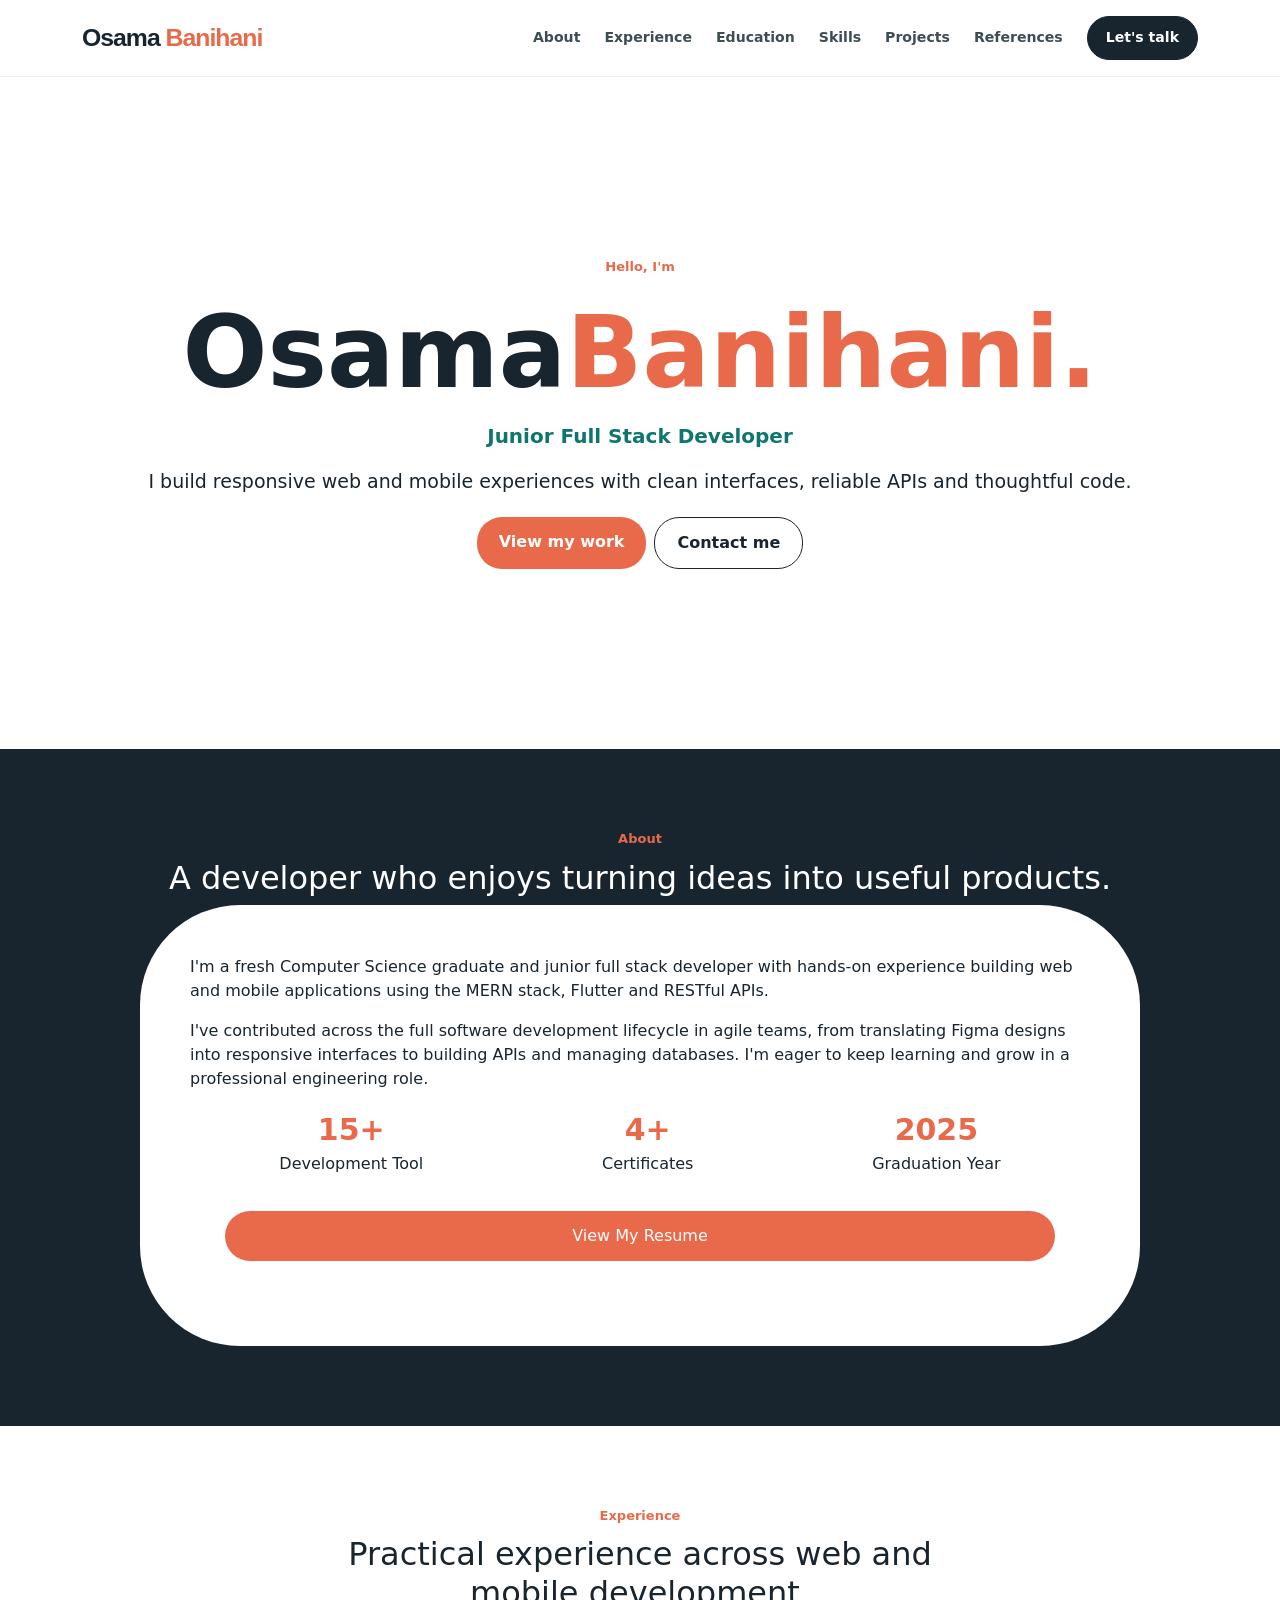
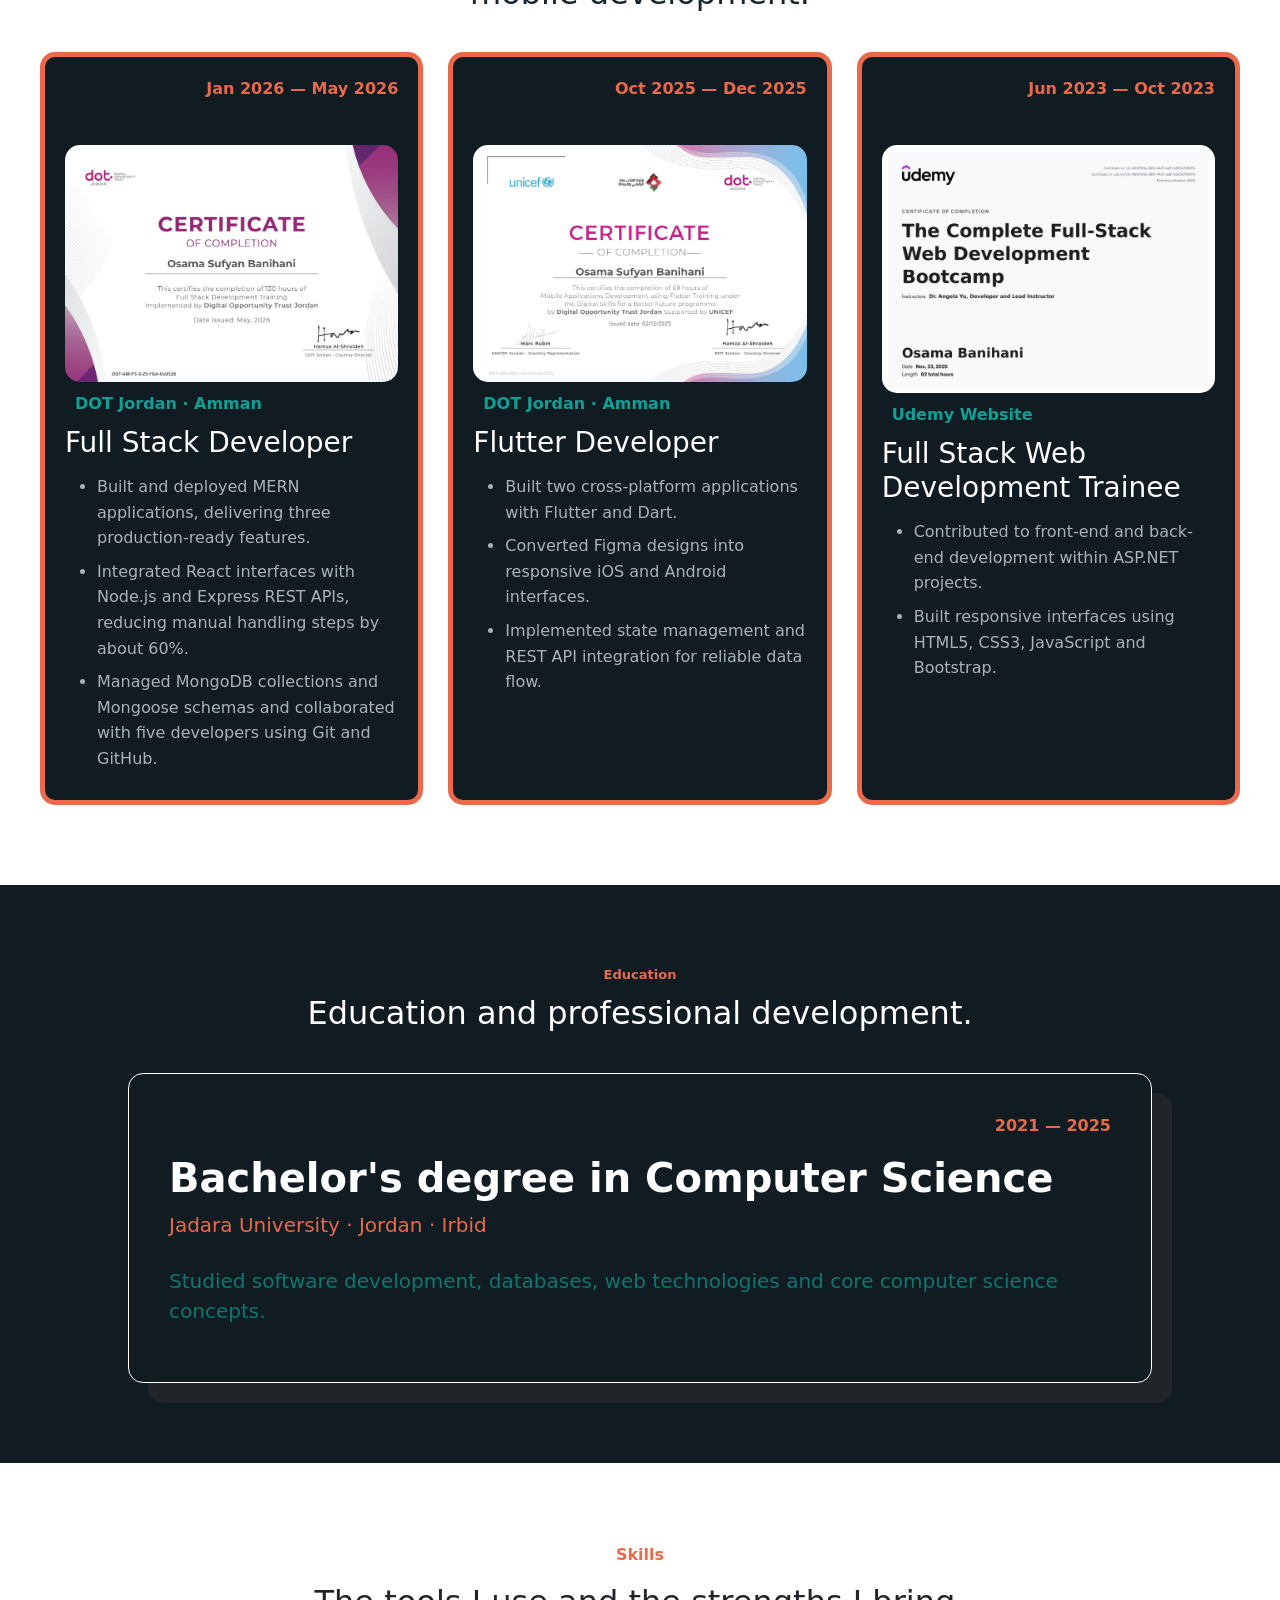
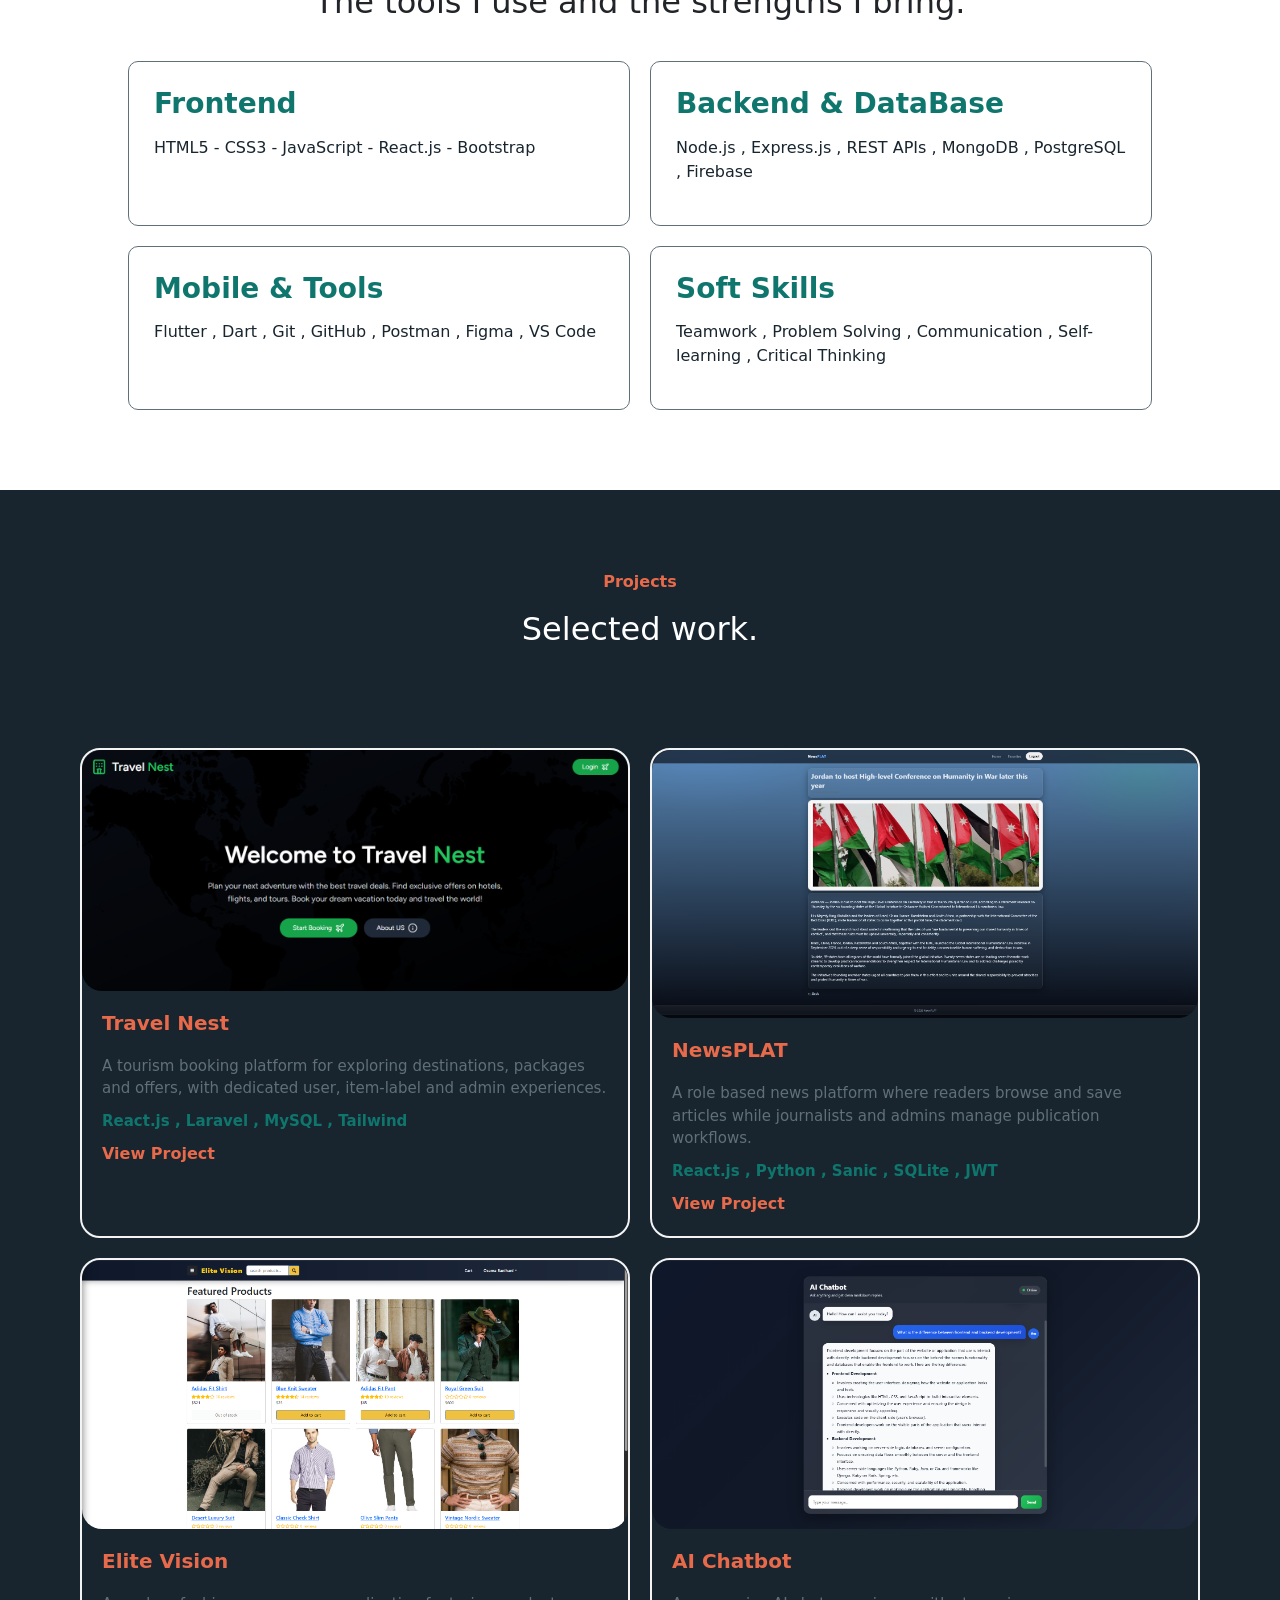
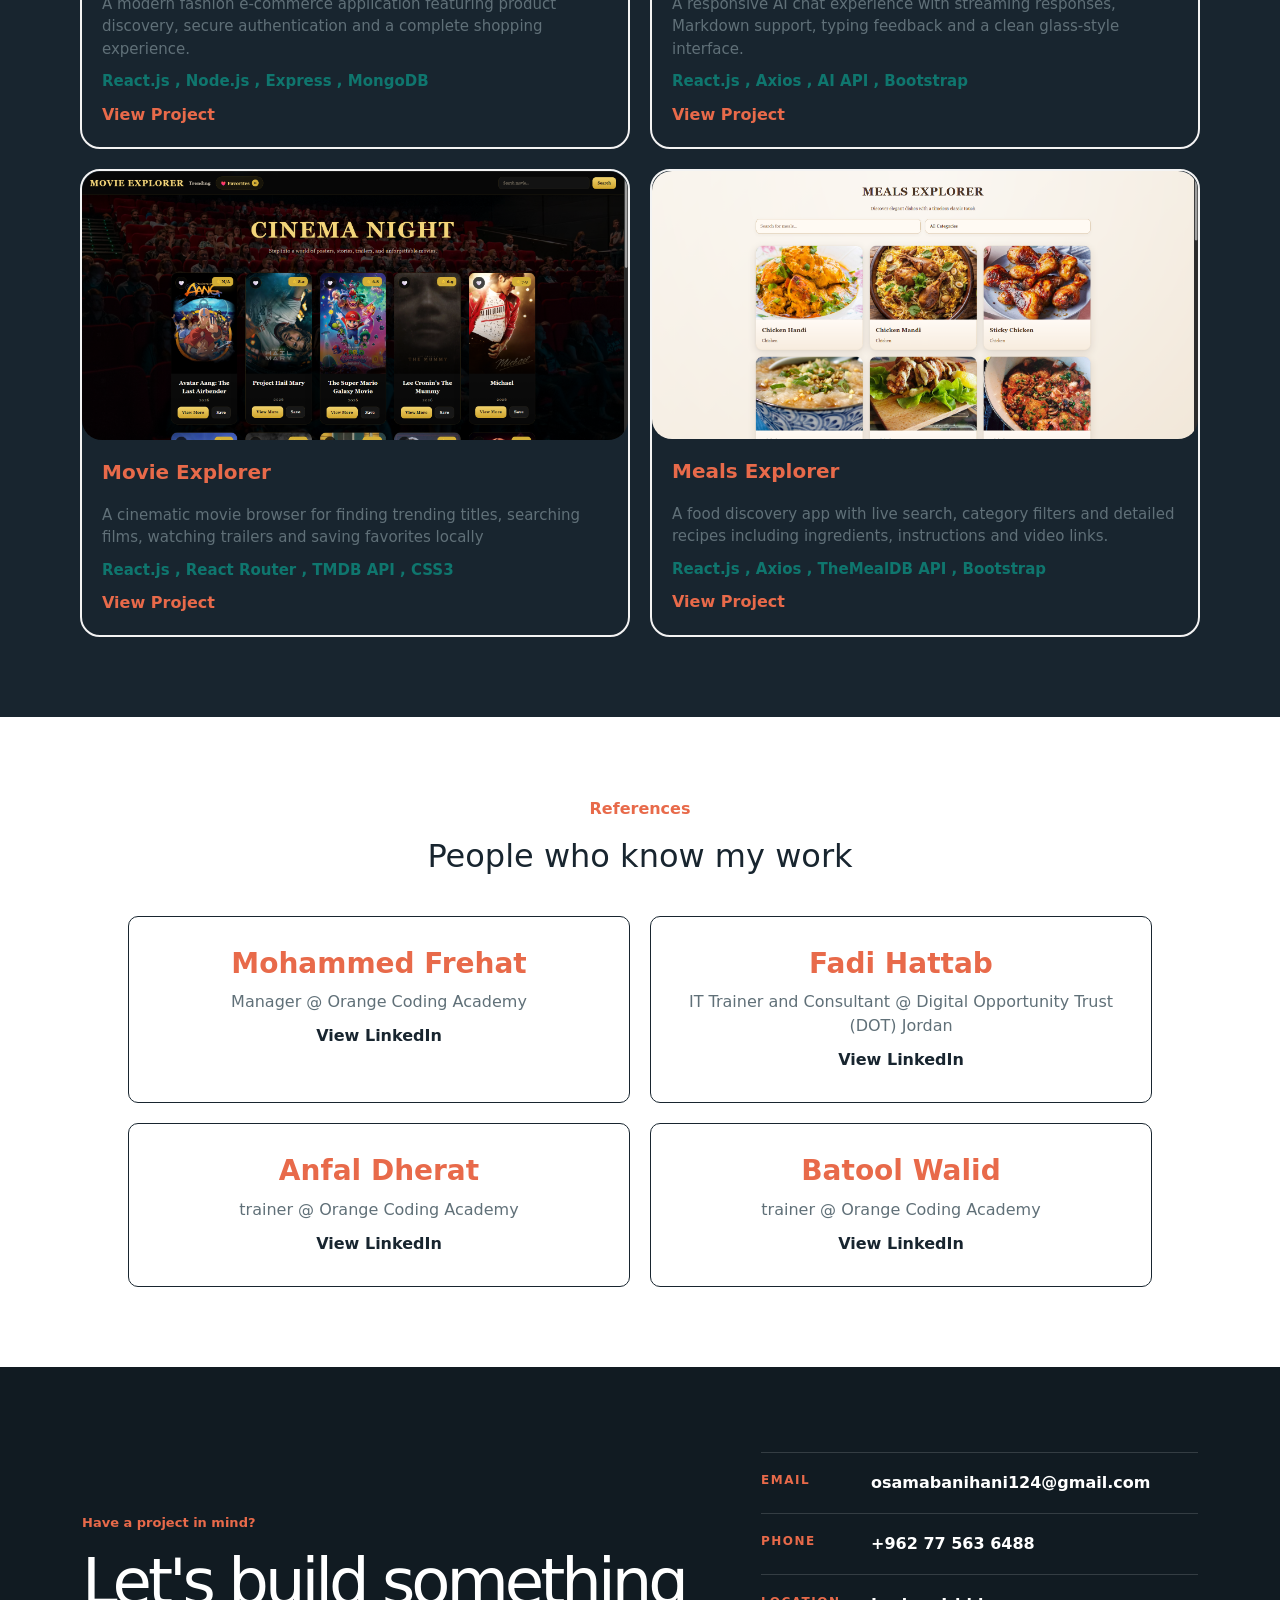
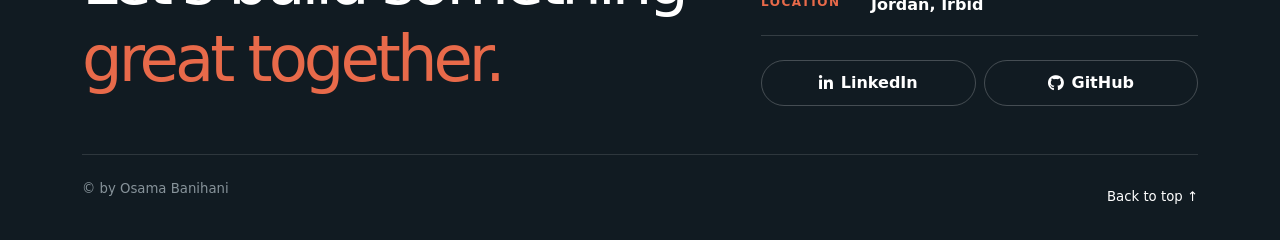
==== commit b60e8731: "Update portfolio and add CV" ====
--- a/osama-portfolio/index.html
+++ b/osama-portfolio/index.html
@@ -1,469 +1,380 @@
 <!doctype html>
 <html lang="en">
-  <head>
+
+<head>
     <meta charset="UTF-8" />
     <meta name="viewport" content="width=device-width, initial-scale=1.0" />
-    <meta name="description" content="Portfolio of Osama Banihani, a junior full stack developer specializing in React.js, Node.js and Flutter." />
-    <title>Osama Banihani | Full Stack Developer</title>
-    <link
-      rel="icon"
-      type="image/svg+xml"
-      href="data:image/svg+xml,%3Csvg xmlns='http://www.w3.org/2000/svg' viewBox='0 0 64 64'%3E%3Crect width='64' height='64' rx='16' fill='%2318252f'/%3E%3Ctext x='32' y='41' text-anchor='middle' font-family='Arial' font-size='28' font-weight='700' fill='white'%3EOB%3C/text%3E%3Ccircle cx='53' cy='13' r='5' fill='%23e86a4a'/%3E%3C/svg%3E"
-    />
-    <link href="https://cdn.jsdelivr.net/npm/bootstrap@5.3.8/dist/css/bootstrap.min.css" rel="stylesheet" integrity="sha384-sRIl4kxILFvY47J16cr9ZwB07vP4J8+LH7qKQnuqkuIAvNWLzeN8tE5YBujZqJLB" crossorigin="anonymous" />
+    <title>Osama Banihani Portfolio</title>
+    <link rel="icon" type="image/svg+xml"
+        href="data:image/svg+xml,%3Csvg xmlns='http://www.w3.org/2000/svg' viewBox='0 0 64 64'%3E%3Crect width='64' height='64' rx='16' fill='%2318252f'/%3E%3Ctext x='32' y='41' text-anchor='middle' font-family='Arial' font-size='28' font-weight='700' fill='white'%3EOB%3C/text%3E%3Ccircle cx='53' cy='13' r='5' fill='%23e86a4a'/%3E%3C/svg%3E" />
+    <link href="https://cdn.jsdelivr.net/npm/bootstrap@5.3.8/dist/css/bootstrap.min.css"
+        integrity="sha384-sRIl4kxILFvY47J16cr9ZwB07vP4J8+LH7qKQnuqkuIAvNWLzeN8tE5YBujZqJLB" crossorigin="anonymous"
+        rel="stylesheet" />
     <link rel="stylesheet" href="https://cdnjs.cloudflare.com/ajax/libs/font-awesome/6.7.2/css/all.min.css" />
     <link rel="stylesheet" href="style.css" />
-  </head>
-
-  <body>
-    <header class="site-header">
-      <nav class="navbar navbar-expand-lg" aria-label="Main navigation">
+</head>
+
+<body>
+    <header class="header-area">
+        <nav class="navbar navbar-expand-lg" aria-label="Main navigation">
+            <div class="container">
+                <a class="navbar-brand my-logo" href="#home" aria-label="Osama Banihani home"> Osama
+                    <span>Banihani</span> </a>
+
+                <input class="menu-check visually-hidden" type="checkbox" id="nav-toggle"
+                    aria-controls="primary-navigation" aria-label="Toggle navigation menu" />
+                <label class="navbar-toggler menu-button ms-auto" for="nav-toggle">
+                    <span class="navbar-toggler-icon"></span>
+                </label>
+
+                <div class="nav-menu d-lg-flex align-items-lg-center flex-grow-1" id="primary-navigation">
+                    <ul class="navbar-nav ms-lg-auto gap-lg-2">
+                        <li class="nav-item">
+                            <a class="nav-link" href="#about">About</a>
+                        </li>
+                        <li class="nav-item">
+                            <a class="nav-link" href="#experience">Experience</a>
+                        </li>
+                        <li class="nav-item">
+                            <a class="nav-link" href="#education">Education</a>
+                        </li>
+                        <li class="nav-item">
+                            <a class="nav-link" href="#skills">Skills</a>
+                        </li>
+                        <li class="nav-item">
+                            <a class="nav-link" href="#projects">Projects</a>
+                        </li>
+                        <li class="nav-item">
+                            <a class="nav-link" href="#references">References</a>
+                        </li>
+                    </ul>
+
+                    <a class="btn contact-btn ms-lg-3" href="mailto:osamabanihani124@gmail.com">Let's talk</a>
+                </div>
+            </div>
+        </nav>
+    </header>
+
+    <div class="home" id="home">
+        <div class="home-box">
+
+            <div class="hometext">
+                <p class="hello">Hello, I'm</p>
+
+                <h1>Osama<span>Banihani.</span></h1>
+
+                <p class="job">Junior Full Stack Developer</p>
+
+                <p class="dis-home">I build responsive web and mobile experiences with clean interfaces, reliable APIs and
+                    thoughtful code.</p>
+
+                <div class="buttons">
+                    <a class="btn1" href="#projects">View my work</a>
+                    <a class="btn2" href="mailto:osamabanihani124@gmail.com" target="_blank">Contact me</a>
+                </div>
+                
+            </div>
+        </div>
+    </div>
+    <div class="section-about" id="about">
+        <div class="title-about ">
+            <p class="small-title ">About</p>
+            <h2>A developer who enjoys turning ideas into useful products.</h2>
+        </div>
+        <div class="about-content">
+            <p>
+                I'm a fresh Computer Science graduate and junior full stack developer
+                with hands-on experience building web and mobile applications using
+                the MERN stack, Flutter and RESTful APIs.
+            </p>
+            <p>
+                I've contributed across the full software development lifecycle in
+                agile teams, from translating Figma designs into responsive interfaces
+                to building APIs and managing databases. I'm eager to keep learning
+                and grow in a professional engineering role.
+            </p>
+
+            <div class="about-info">
+                <div>
+                    <strong>15+</strong>
+                    <span>Development Tool</span>
+                </div>
+                <div>
+                    <strong>4+</strong>
+                    <span>Certificates</span>
+                </div>
+                <div>
+                    <strong>2025</strong>
+                    <span>Graduation Year</span>
+                </div>
+            </div>
+            <a class="cv" href="assets/Cv/Osama_Banihani_CV.pdf" target="_blank">View My Resume</a>
+        </div>
+    </div>
+
+    <div class="experience" id="experience">
+        <div class="experience-title">
+            <p class="small-title">Experience</p>
+            <h2>Practical experience across web and mobile development.</h2>
+        </div>
+
+        <div class="job-experience">
+            <div class="job-box">
+                <p class="date-experience">Jan 2026 — May 2026</p>
+                <br>
+                <div class="certificate">
+                <a href="assets/certificates/mern-full-stack.pdf" target="_blank">
+                    <img src="assets/certificates/mern-full-stack.jpg" alt="Full Stack Certificate">
+                </a>
+            </div>
+                <p class="company">DOT Jordan · Amman</p>
+                <h3 class="job-title">Full Stack Developer</h3>
+                <ul class="job-list">
+                    <li>Built and deployed MERN applications, delivering three production-ready features.</li>
+                    <li>Integrated React interfaces with Node.js and Express REST APIs, reducing manual handling steps
+                        by about 60%.</li>
+                    <li>Managed MongoDB collections and Mongoose schemas and collaborated with five developers using Git and GitHub.</li>
+                </ul>
+    
+            </div>
+
+            <div class="job-box">
+                <p class="date-experience">Oct 2025 — Dec 2025</p>
+                <br>
+                 <div class="certificate">
+                <a href="assets/certificates/flutter-development.pdf" target="_blank"><img src="assets/certificates/flutter-development.jpg" alt="Flutter Certificate"></a>
+            </div>
+                <p class="company">DOT Jordan · Amman</p>
+                <h3 class="job-title">Flutter Developer</h3>
+                <ul class="job-list">
+                    <li>Built two cross-platform applications with Flutter and Dart.</li>
+                    <li>Converted Figma designs into responsive iOS and Android interfaces.</li>
+                    <li>Implemented state management and REST API integration for reliable data flow.</li>
+                </ul>
+            </div>
+
+            <div class="job-box">
+                <p class="date-experience">Jun 2023 — Oct 2023</p>
+                <br>
+            <div class="certificate">
+                <a href="assets/certificates/udemy.pdf" target="_blank"><img src="assets/certificates/udemy.jpg" alt="Udemy Certificate"></a>
+            </div>
+                <p class="company">Udemy Website</p>
+                <h3 class="job-title">Full Stack Web Development Trainee</h3>
+                <ul class="job-list">
+                    <li>Contributed to front-end and back-end development within ASP.NET projects.</li>
+                    <li>Built responsive interfaces using HTML5, CSS3, JavaScript and Bootstrap.</li>
+                </ul>
+            </div>
+
+        </div>
+
+    </div>
+
+    <div class="education" id="education">
+
+        <div class="education-title">
+            <p class="small-title">Education</p>
+            <h2>Education and professional development.</h2>
+        </div>
+
+        <div class="education-box">
+            <div class="education-item">
+                <p class="date-education">2021 — 2025</p>
+                <h3 class="education-degree">Bachelor's degree in Computer Science </h3>
+                <p class="university"> Jadara University · Jordan · Irbid</p>
+                <p class="desicrbion-education"> Studied software development, databases, web technologies and core
+                computer science concepts.</p>
+
+            </div>
+        </div>
+
+    </div>
+
+
+
+    <div class="skills" id="skills">
+
+        <div class="skills-title">
+            <p>Skills</p>
+            <h2>The tools I use and the strengths I bring.</h2>
+        </div>
+        <div class="skills-box">
+            <div class="skill">
+                <h3>Frontend</h3>
+                <p>HTML5 - CSS3 - JavaScript - React.js - Bootstrap</p>
+            </div>
+            <div class="skill">
+                <h3>Backend & DataBase</h3>
+                <p>Node.js , Express.js , REST APIs , MongoDB , PostgreSQL , Firebase</p>
+            </div>
+            <div class="skill">
+                <h3>Mobile & Tools</h3>
+                <p>Flutter , Dart , Git , GitHub , Postman , Figma , VS Code</p>
+            </div>
+            <div class="skill">
+                <h3>Soft Skills</h3>
+                <p>Teamwork , Problem Solving , Communication ,  Self-learning , Critical Thinking</p>
+            </div>
+        </div>
+    </div>
+
+
+    <div class="projects" id="projects">
+        <div class="projects-title">
+            <p>Projects</p>
+            <h2>Selected work.</h2>
+        </div>
+
+        <div class="projects-box">
+            <div class="project">
+                <img src="assets/projects/travel-nest.png" alt="Travel Nest">
+                <h3>Travel Nest</h3>
+                <p>A tourism booking platform for exploring destinations, packages and offers, with dedicated user, item-label and admin experiences.</p>
+                <p class="tools">React.js , Laravel , MySQL , Tailwind</p>
+                <a href="https://github.com/osamabanihani/TravelNest" target="_blank">View Project</a>
+            </div>
+
+            <div class="project">
+                <img src="assets/projects/newsplat.png" alt="NewsPLAT">
+                <h3>NewsPLAT</h3>
+                <p>A role based news platform where readers browse and save articles while journalists and admins manage
+                    publication workflows.</p>
+                <p class="tools"> React.js , Python , Sanic , SQLite , JWT</p>
+                <a href="https://github.com/osamabanihani/NewsPLAT" target="_blank">View Project</a>
+            </div>
+
+            <div class="project">
+                <img src="assets/projects/elite-vision.png" alt="Elite Vision">
+                <h3>Elite Vision</h3>
+                <p>A modern fashion e-commerce application featuring product discovery, secure authentication and a complete shopping experience.</p>
+                <p class="tools">React.js , Node.js , Express , MongoDB</p>
+                <a href="https://github.com/osamabanihani/elite-vision" target="_blank">View Project</a>
+            </div>
+
+            <div class="project">
+                <img src="assets/projects/ai-chatbot.png" alt="AI Chatbot">
+                <h3>AI Chatbot</h3>
+                <p>A responsive AI chat experience with streaming responses, Markdown support, typing feedback and a clean glass-style interface. </p>
+                <p class="tools">React.js , Axios , AI API , Bootstrap</p>
+                <a href="https://github.com/osamabanihani/react-ai-chatbot" target="_blank"> View Project</a>
+            </div>
+
+            <div class="project">
+                <img src="assets/projects/movie-explorer.png" alt="Movie Explorer">
+                <h3>Movie Explorer</h3>
+                <p>A cinematic movie browser for finding trending titles, searching films, watching trailers and saving favorites locally</p>
+                <p class="tools">React.js , React Router , TMDB API , CSS3</p>
+                <a href="https://github.com/osamabanihani/movie-explorer" target="_blank">View Project</a>
+            </div>
+
+
+            <div class="project">
+                <img src="assets/projects/meals-explorer.png" alt="Meals Explorer">
+                <h3>Meals Explorer</h3>
+                <p>A food discovery app with live search, category filters and detailed recipes including ingredients, instructions and video links.</p>
+                <p class="tools"> React.js , Axios , TheMealDB API , Bootstrap</p>
+                <a href="https://github.com/osamabanihani/meals-explorer" target="_blank"> View Project</a>
+            </div>
+        </div>
+    </div>
+    
+    <div class="references" id="references">
+        <div class="references-title">
+            <p>References</p>
+            <h2>People who know my work</h2>
+        </div>
+        <div class="references-box">
+            <div class="reference">
+                <h3>Mohammed Frehat</h3>
+                <p>Manager @ Orange Coding Academy </p>
+                <a href="https://www.linkedin.com/in/mohammed-frehat-9222402b/" target="_blank"> View LinkedIn</a>
+            </div>
+
+            <div class="reference">
+                <h3>Fadi Hattab</h3>
+                <p>IT Trainer and Consultant @ Digital Opportunity Trust (DOT) Jordan</p>
+                <a href="https://www.linkedin.com/in/fadihattab/" target="_blank">
+                    View LinkedIn
+                </a>
+            </div>
+
+            <div class="reference">
+                <h3>Anfal Dherat</h3>
+                <p>trainer @ Orange Coding Academy</p>
+                <a href="https://www.linkedin.com/in/anfal-dherat/" target="_blank"> View LinkedIn</a>
+            </div>
+
+            <div class="reference">
+                <h3>Batool Walid</h3>
+                <p>trainer @ Orange Coding Academy </p>
+                <a href="https://www.linkedin.com/in/batool-walid-b33894228/" target="_blank">View LinkedIn</a>
+            </div>
+        </div>
+    </div>
+
+    <footer class="footer">
         <div class="container">
-          <a class="navbar-brand logo" href="#home" aria-label="Osama Banihani home"> Osama <span>Banihani</span> </a>
-
-          <input class="nav-toggle-input visually-hidden" type="checkbox" id="nav-toggle" aria-controls="primary-navigation" aria-label="Toggle navigation menu" />
-          <label class="navbar-toggler nav-toggle-label ms-auto" for="nav-toggle">
-            <span class="navbar-toggler-icon"></span>
-          </label>
-
-          <div class="navbar-menu d-lg-flex align-items-lg-center flex-grow-1" id="primary-navigation">
-            <ul class="navbar-nav ms-lg-auto gap-lg-2">
-              <li class="nav-item">
-                <a class="nav-link" href="#about">About</a>
-              </li>
-              <li class="nav-item">
-                <a class="nav-link" href="#experience">Experience</a>
-              </li>
-              <li class="nav-item">
-                <a class="nav-link" href="#qualification">Qualification</a>
-              </li>
-              <li class="nav-item">
-                <a class="nav-link" href="#skills">Skills</a>
-              </li>
-              <li class="nav-item">
-                <a class="nav-link" href="#projects">Projects</a>
-              </li>
-              <li class="nav-item">
-                <a class="nav-link" href="#certificates">Certificates</a>
-              </li>
-              <li class="nav-item">
-                <a class="nav-link" href="#references">References</a>
-              </li>
-            </ul>
-
-            <a class="btn nav-contact ms-lg-3" href="mailto:osamabanihani124@gmail.com">Let's talk</a>
-          </div>
-        </div>
-      </nav>
-    </header>
-
-    <main>
-      <section class="hero" id="home">
-        <div class="hero-grid container">
-          <div class="hero-copy">
-            <p class="eyebrow">Hello, I'm</p>
-            <h1>Osama<br /><span>Banihani.</span></h1>
-            <p class="hero-role">Junior Full Stack Developer</p>
-            <p class="hero-intro">I build responsive web and mobile experiences with clean interfaces, reliable APIs and thoughtful code.</p>
-            <div class="hero-actions">
-              <a class="button button-primary" href="#projects">View my work</a>
-              <a class="button button-secondary" href="mailto:osamabanihani124@gmail.com">Contact me</a>
-            </div>
-            <nav class="social-links" aria-label="Social profiles">
-              <a href="https://www.linkedin.com/in/osama-banihani-/" target="_blank" rel="noopener noreferrer"
-                ><i class="fa-brands fa-linkedin-in" aria-hidden="true"></i>
-                LinkedIn
-              </a>
-              <a href="https://github.com/osamabanihani" target="_blank" rel="noopener noreferrer"><i class="fa-brands fa-github" aria-hidden="true"></i> GitHub </a>
-            </nav>
-          </div>
-
-          <div class="hero-visual">
-            <div class="orbit orbit-one" aria-hidden="true"></div>
-            <div class="orbit orbit-two" aria-hidden="true"></div>
-
-            <div class="profile-card">
-              <h3>Osama Banihani</h3>
-              <span class="profile-role">Full-Stack Developer</span>
-
-              <p>
-                <i class="fa-solid fa-location-dot" aria-hidden="true"></i>
-                Based in Jordan
-              </p>
-
-              <strong>
-                <span class="status-dot" aria-hidden="true"></span>
-                Available for opportunities
-              </strong>
-            </div>
-
-            <span class="code-tag tag-one">&lt;html&gt;</span>
-            <span class="code-tag tag-two">{ css }</span>
-            <span class="code-tag tag-three">Flutter</span>
-            <span class="code-tag tag-four">React.js</span>
-            <span class="code-tag tag-five">Node.js</span>
-            <span class="code-tag tag-six">Database</span>
-          </div>
-        </div>
-      </section>
-
-      <section class="section container" id="about">
-        <div class="section-heading">
-          <p class="section-number">01 / About</p>
-          <h2>A developer who enjoys turning ideas into useful products.</h2>
-        </div>
-        <div class="about-card card">
-          <p>I'm a fresh Computer Science graduate and junior full stack developer with hands-on experience building web and mobile applications using the MERN stack, Flutter and RESTful APIs.</p>
-          <p>
-            I've contributed across the full software development lifecycle in agile teams, from translating Figma designs into responsive interfaces to building APIs and managing databases. I'm eager to keep learning and grow in a
-            professional engineering role.
-          </p>
-          <div class="quick-facts">
-            <div><strong>15+</strong><span>Development Tools</span></div>
-            <div><strong>4+</strong><span>Professional certificates</span></div>
-            <div><strong>2025</strong><span>Graduation year</span></div>
-          </div>
-        </div>
-      </section>
-
-      <section class="section section-tint" id="experience">
-        <div class="container">
-          <div class="section-heading">
-            <p class="section-number">02 / Experience</p>
-            <h2>Practical experience across web and mobile development.</h2>
-          </div>
-          <div class="timeline">
-            <article class="timeline-item card">
-              <div class="timeline-date">Jan 2026 — May 2026</div>
-              <div>
-                <p class="company">DOT Jordan · Amman</p>
-                <h3>Full Stack Developer</h3>
-                <ul>
-                  <li>Built and deployed MERN applications, delivering three production-ready features.</li>
-                  <li>Integrated React interfaces with Node.js and Express REST APIs, reducing manual handling steps by about 60%.</li>
-                  <li>Managed MongoDB collections and Mongoose schemas and collaborated with five developers using Git and GitHub.</li>
-                </ul>
-              </div>
-            </article>
-            <article class="timeline-item card">
-              <div class="timeline-date">Oct 2025 — Dec 2025</div>
-              <div>
-                <p class="company">DOT Jordan · Amman</p>
-                <h3>Flutter Developer</h3>
-                <ul>
-                  <li>Built two cross-platform applications with Flutter and Dart.</li>
-                  <li>Converted Figma designs into responsive iOS and Android interfaces.</li>
-                  <li>Implemented state management and REST API integration for reliable data flow.</li>
-                </ul>
-              </div>
-            </article>
-            <article class="timeline-item card">
-              <div class="timeline-date">Jun 2023 — Oct 2023</div>
-              <div>
-                <p class="company">Tuned Applications · Irbid</p>
-                <h3>Full Stack Web Development Trainee</h3>
-                <ul>
-                  <li>Contributed to front-end and back-end development within ASP.NET projects.</li>
-                  <li>Built responsive interfaces using HTML5, CSS3, JavaScript and Bootstrap.</li>
-                </ul>
-              </div>
-            </article>
-          </div>
-        </div>
-      </section>
-
-      <section class="section container" id="qualification">
-        <div class="section-heading">
-          <p class="section-number">03 / Qualification</p>
-          <h2>Education that built a strong technical foundation.</h2>
-        </div>
-        <article class="education-card card">
-          <div class="education-icon" aria-hidden="true">🎓</div>
-          <div>
-            <p class="company">Jadara University · Irbid, Jordan</p>
-            <h3>BSc in Computer Science</h3>
-            <p>Studied software development, databases, web technologies and core computer science concepts.</p>
-          </div>
-          <span class="education-year">2021 — 2025</span>
-        </article>
-      </section>
-
-      <section class="section section-dark" id="skills">
-        <div class="container">
-          <div class="section-heading light-heading">
-            <p class="section-number">04 / Skills</p>
-            <h2>The tools I use and the strengths I bring.</h2>
-          </div>
-          <div class="skills-grid">
-            <article class="skill-card">
-              <span class="skill-index">01</span>
-              <h3>Frontend</h3>
-              <div class="skill-tags"><span>HTML5</span><span>CSS3</span><span>JavaScript ES6+</span><span>React.js</span><span>Bootstrap</span></div>
-            </article>
-            <article class="skill-card">
-              <span class="skill-index">02</span>
-              <h3>Backend &amp; Data</h3>
-              <div class="skill-tags"><span>Node.js</span><span>Express.js</span><span>REST APIs</span><span>JWT</span><span>MongoDB</span><span>PostgreSQL</span><span>Firebase</span></div>
-            </article>
-            <article class="skill-card">
-              <span class="skill-index">03</span>
-              <h3>Mobile &amp; Tools</h3>
-              <div class="skill-tags"><span>Flutter</span><span>Dart</span><span>Git</span><span>GitHub</span><span>Postman</span><span>Figma</span><span>VS Code</span></div>
-            </article>
-            <article class="skill-card">
-              <span class="skill-index">04</span>
-              <h3>Soft Skills</h3>
-              <div class="skill-tags"><span>Teamwork</span><span>Problem Solving</span><span>Communication</span><span>Time Management</span><span>Adaptability</span></div>
-            </article>
-          </div>
-        </div>
-      </section>
-
-      <section class="section container" id="projects">
-        <div class="section-heading">
-          <p class="section-number">05 / Projects</p>
-          <h2>Selected work.</h2>
-        </div>
-        <div class="projects-grid">
-          <article class="project-card card project-featured">
-            <a class="project-image" href="https://github.com/osamabanihani/TravelNest" target="_blank" rel="noopener noreferrer" aria-label="View Travel Nest on GitHub">
-              <img src="assets/projects/travel-nest.png" alt="Travel Nest tourism booking platform homepage" loading="lazy" />
-            </a>
-            <div class="project-details">
-              <p class="company">Full Stack · Featured</p>
-              <h3>Travel Nest</h3>
-              <p>A tourism booking platform for exploring destinations, packages and offers, with dedicated user, company and admin experiences.</p>
-              <div class="project-tech"><span>React.js</span><span>Laravel</span><span>MySQL</span><span>Tailwind</span></div>
-              <a class="text-link" href="https://github.com/osamabanihani/TravelNest" target="_blank" rel="noopener noreferrer">View source code <span aria-hidden="true">↗</span></a>
-            </div>
-          </article>
-
-          <article class="project-card card">
-            <a class="project-image" href="https://github.com/osamabanihani/NewsPLAT" target="_blank" rel="noopener noreferrer" aria-label="View NewsPLAT on GitHub">
-              <img src="assets/projects/newsplat.png" alt="NewsPLAT journalist dashboard" loading="lazy" />
-            </a>
-            <div class="project-details">
-              <p class="company">Full Stack</p>
-              <h3>NewsPLAT</h3>
-              <p>A role-based news platform where readers browse and save articles while journalists and admins manage publication workflows.</p>
-              <div class="project-tech"><span>React.js</span><span>Python</span><span>Sanic</span><span>SQLite</span><span>JWT</span></div>
-              <a class="text-link" href="https://github.com/osamabanihani/NewsPLAT" target="_blank" rel="noopener noreferrer">View source code <span aria-hidden="true">↗</span></a>
-            </div>
-          </article>
-
-          <article class="project-card card">
-            <a class="project-image" href="https://github.com/osamabanihani/elite-vision" target="_blank" rel="noopener noreferrer" aria-label="View Elite Vision on GitHub">
-              <img src="assets/projects/elite-vision.png" alt="Elite Vision fashion e-commerce product page" loading="lazy" />
-            </a>
-            <div class="project-details">
-              <p class="company">MERN Stack</p>
-              <h3>Elite Vision</h3>
-              <p>A modern fashion e-commerce application featuring product discovery, secure authentication and a complete shopping experience.</p>
-              <div class="project-tech"><span>React.js</span><span>Node.js</span><span>Express</span><span>MongoDB</span></div>
-              <a class="text-link" href="https://github.com/osamabanihani/elite-vision" target="_blank" rel="noopener noreferrer">View source code <span aria-hidden="true">↗</span></a>
-            </div>
-          </article>
-
-          <article class="project-card card">
-            <a class="project-image" href="https://github.com/osamabanihani/react-ai-chatbot" target="_blank" rel="noopener noreferrer" aria-label="View React AI Chatbot on GitHub">
-              <img src="assets/projects/ai-chatbot.png" alt="React AI chatbot interface" loading="lazy" />
-            </a>
-            <div class="project-details">
-              <p class="company">React Application</p>
-              <h3>AI Chatbot</h3>
-              <p>A responsive AI chat experience with streaming responses, Markdown support, typing feedback and a clean glass-style interface.</p>
-              <div class="project-tech"><span>React.js</span><span>Axios</span><span>AI API</span><span>Bootstrap</span></div>
-              <a class="text-link" href="https://github.com/osamabanihani/react-ai-chatbot" target="_blank" rel="noopener noreferrer">View source code <span aria-hidden="true">↗</span></a>
-            </div>
-          </article>
-
-          <article class="project-card card">
-            <a class="project-image" href="https://github.com/osamabanihani/movie-explorer" target="_blank" rel="noopener noreferrer" aria-label="View Movie Explorer on GitHub">
-              <img src="assets/projects/movie-explorer.png" alt="Movie Explorer cinematic browsing interface" loading="lazy" />
-            </a>
-            <div class="project-details">
-              <p class="company">API Project</p>
-              <h3>Movie Explorer</h3>
-              <p>A cinematic movie browser for finding trending titles, searching films, watching trailers and saving favorites locally.</p>
-              <div class="project-tech"><span>React.js</span><span>React Router</span><span>TMDB API</span><span>CSS3</span></div>
-              <a class="text-link" href="https://github.com/osamabanihani/movie-explorer" target="_blank" rel="noopener noreferrer">View source code <span aria-hidden="true">↗</span></a>
-            </div>
-          </article>
-
-          <article class="project-card card">
-            <a class="project-image" href="https://github.com/osamabanihani/meals-explorer" target="_blank" rel="noopener noreferrer" aria-label="View Meals Explorer on GitHub">
-              <img src="assets/projects/meals-explorer.png" alt="Meals Explorer recipe discovery interface" loading="lazy" />
-            </a>
-            <div class="project-details">
-              <p class="company">API Project</p>
-              <h3>Meals Explorer</h3>
-              <p>A food discovery app with live search, category filters and detailed recipes including ingredients, instructions and video links.</p>
-              <div class="project-tech"><span>React.js</span><span>Axios</span><span>TheMealDB API</span><span>Bootstrap</span></div>
-              <a class="text-link" href="https://github.com/osamabanihani/meals-explorer" target="_blank" rel="noopener noreferrer">View source code <span aria-hidden="true">↗</span></a>
-            </div>
-          </article>
-
-          <article class="project-card card">
-            <a class="project-image" href="https://github.com/osamabanihani/flutter-project" target="_blank" rel="noopener noreferrer" aria-label="View Sushi Application on GitHub">
-              <img src="assets/projects/sushi-app.png" alt="Sushi Application Flutter mobile interface" loading="lazy" />
-            </a>
-            <div class="project-details">
-              <p class="company">Flutter Project</p>
-              <h3>Sushi Application</h3>
-              <p>Sushi App is a mobile application built using Flutter. The app displays a list of sushi dishes, shows detailed information for each item, and can be extended to support ordering and cart functionality.</p>
-              <div class="project-tech"><span>Flutter</span><span>Dart</span><span>Material UI</span></div>
-              <a class="text-link" href="https://github.com/osamabanihani/flutter-project" target="_blank" rel="noopener noreferrer">View source code <span aria-hidden="true">↗</span></a>
-            </div>
-          </article>
-        </div>
-      </section>
-
-      <section class="section section-dark" id="certificates">
-        <div class="container">
-          <div class="section-heading light-heading">
-            <p class="section-number">06 / Certificates</p>
-            <h2>Continuous learning, backed by practical training.</h2>
-          </div>
-          <div class="certificates-grid">
-            <article class="certificate-card">
-              <a class="certificate-image" href="assets/certificates/mern-full-stack.pdf" target="_blank" rel="noopener noreferrer" aria-label="Open Full Stack Development certificate PDF">
-                <img src="assets/certificates/mern-full-stack.jpg" alt="Full Stack Development Training certificate from DOT Jordan" loading="lazy" />
-                <span class="view-certificate">Open certificate <span aria-hidden="true">↗</span></span>
-              </a>
-              <div class="certificate-details">
-                <p>DOT Jordan · May 2026</p>
-                <h3>Full Stack Development Training</h3>
-                <span>130 training hours</span>
-              </div>
-            </article>
-
-            <article class="certificate-card">
-              <a class="certificate-image" href="assets/certificates/flutter-development.pdf" target="_blank" rel="noopener noreferrer" aria-label="Open Mobile Applications Development certificate PDF">
-                <img src="assets/certificates/flutter-development.jpg" alt="Mobile Applications Development certificate from DOT Jordan and UNICEF" loading="lazy" />
-                <span class="view-certificate">Open certificate <span aria-hidden="true">↗</span></span>
-              </a>
-              <div class="certificate-details">
-                <p>DOT Jordan &amp; UNICEF · Dec 2025</p>
-                <h3>Mobile Applications Development</h3>
-                <span>69 training hours</span>
-              </div>
-            </article>
-
-            <article class="certificate-card">
-              <a class="certificate-image" href="assets/certificates/udemy.pdf" target="_blank" rel="noopener noreferrer" aria-label="Open Full-Stack Web Development Bootcamp certificate PDF">
-                <img src="assets/certificates/udemy.jpg" alt="The Complete Full-Stack Web Development Bootcamp certificate from Udemy" loading="lazy" />
-                <span class="view-certificate">Open certificate <span aria-hidden="true">↗</span></span>
-              </a>
-              <div class="certificate-details">
-                <p>Udemy · Nov 2025</p>
-                <h3>The Complete Full-Stack Web Development Bootcamp</h3>
-                <span>62 total hours</span>
-              </div>
-            </article>
-
-            <article class="certificate-card">
-              <a class="certificate-image" href="assets/certificates/droidcon-amman.pdf" target="_blank" rel="noopener noreferrer" aria-label="Open droidcon Amman certificate PDF">
-                <img src="assets/certificates/droidcon-amman.jpg" alt="droidcon Amman Certificate of Attendance" loading="lazy" />
-                <span class="view-certificate">Open certificate <span aria-hidden="true">↗</span></span>
-              </a>
-              <div class="certificate-details">
-                <p>droidcon Amman · Jan 2024</p>
-                <h3>Certificate of Attendance</h3>
-                <span>Amman conference participant</span>
-              </div>
-            </article>
-          </div>
-        </div>
-      </section>
-
-      <section class="section section-tint" id="references">
-        <div class="container">
-          <div class="section-heading">
-            <p class="section-number">07 / References</p>
-            <h2>People who know my work.</h2>
-          </div>
-          <div class="references-grid">
-            <article class="reference-card card">
-              <div class="reference-avatar">MF</div>
-              <h3>Mohammed Frehat</h3>
-              <p>Professional Reference</p>
-              <a href="https://www.linkedin.com/in/mohammed-frehat-9222402b/" target="_blank" rel="noopener noreferrer" aria-label="Mohammed Frehat on LinkedIn">View LinkedIn <span aria-hidden="true">↗</span></a>
-            </article>
-            <article class="reference-card card">
-              <div class="reference-avatar">AD</div>
-              <h3>Anfal Dherat</h3>
-              <p>Professional Reference</p>
-              <a href="https://www.linkedin.com/in/anfal-dherat/" target="_blank" rel="noopener noreferrer" aria-label="Anfal Dherat on LinkedIn">View LinkedIn <span aria-hidden="true">↗</span></a>
-            </article>
-            <article class="reference-card card">
-              <div class="reference-avatar">FH</div>
-              <h3>Fadi Hattab</h3>
-              <p>Professional Reference</p>
-              <a href="https://www.linkedin.com/in/fadihattab/" target="_blank" rel="noopener noreferrer" aria-label="Fadi Hattab on LinkedIn">View LinkedIn <span aria-hidden="true">↗</span></a>
-            </article>
-          </div>
-        </div>
-      </section>
-    </main>
-
-    <footer class="footer">
-      <div class="container">
-        <div class="row g-5 align-items-end">
-          <div class="col-lg-7">
-            <p class="eyebrow">Have a project in mind?</p>
-            <h2>
-              Let's build something<br />
-              <span>great together.</span>
-            </h2>
-          </div>
-
-          <div class="col-lg-5">
-            <address class="footer-contact d-flex flex-column">
-              <a class="contact-item" href="mailto:osamabanihani124@gmail.com">
-                <span class="contact-label">Email</span>
-                <span class="contact-value">
-                  osamabanihani124@gmail.com
-                  <span aria-hidden="true">↗</span>
-                </span>
-              </a>
-
-              <a class="contact-item" href="tel:+962775636488">
-                <span class="contact-label">Phone</span>
-                <span class="contact-value">
-                  +962 77 563 6488
-                  <span aria-hidden="true">↗</span>
-                </span>
-              </a>
-
-              <div class="contact-item">
-                <span class="contact-label">Location</span>
-                <span class="contact-value">Jordan, Irbid</span>
-              </div>
-            </address>
-
-            <div class="row g-2 mt-3">
-              <div class="col-6">
-                <a class="btn footer-social-link w-100 d-flex align-items-center justify-content-center gap-2" href="https://www.linkedin.com/in/osama-banihani-/" target="_blank" rel="noopener noreferrer">
-                  <i class="fa-brands fa-linkedin-in" aria-hidden="true"></i>
-                  <span>LinkedIn</span>
-                </a>
-              </div>
-
-              <div class="col-6">
-                <a class="btn footer-social-link w-100 d-flex align-items-center justify-content-center gap-2" href="https://github.com/osamabanihani" target="_blank" rel="noopener noreferrer">
-                  <i class="fa-brands fa-github" aria-hidden="true"></i>
-                  <span>GitHub</span>
-                </a>
-              </div>
-            </div>
-          </div>
-        </div>
-
-        <div class="footer-bottom d-flex flex-column flex-sm-row align-items-center justify-content-between gap-3 mt-5 pt-4 border-top">
-          <p>© by Osama Banihani</p>
-          <a href="#home">Back to top ↑</a>
-        </div>
-      </div>
+            <div class="row g-5 align-items-end">
+                <div class="col-lg-7">
+                    <p class="small-title">Have a project in mind?</p>
+                    <h2>
+                        Let's build something<br />
+                        <span>great together.</span>
+                    </h2>
+                </div>
+
+                <div class="col-lg-5">
+                    <address class="contact-list d-flex flex-column">
+                        <a class="contact-row" href="mailto:osamabanihani124@gmail.com">
+                            <span class="contact-name">Email</span>
+                            <span class="contact-text">
+                                osamabanihani124@gmail.com
+                                <span aria-hidden="true"></span>
+                            </span>
+                        </a>
+
+                        <a class="contact-row" href="tel:+962775636488">
+                            <span class="contact-name">Phone</span>
+                            <span class="contact-text">
+                                +962 77 563 6488
+                                <span aria-hidden="true"></span>
+                            </span>
+                        </a>
+
+                        <div class="contact-row">
+                            <span class="contact-name">Location</span>
+                            <span class="contact-text">Jordan, Irbid</span>
+                        </div>
+                    </address>
+
+                    <div class="row g-2 mt-3">
+                        <div class="col-6">
+                            <a class="btn social-btn w-100 d-flex align-items-center justify-content-center gap-2"
+                                href="https://www.linkedin.com/in/osama-banihani-/" target="_blank">
+                                <i class="fa-brands fa-linkedin-in" aria-hidden="true"></i>
+                                <span>LinkedIn</span>
+                            </a>
+                        </div>
+
+                        <div class="col-6">
+                            <a class="btn social-btn w-100 d-flex align-items-center justify-content-center gap-2"
+                                href="https://github.com/osamabanihani" target="_blank">
+                                <i class="fa-brands fa-github" aria-hidden="true"></i>
+                                <span>GitHub</span>
+                            </a>
+                        </div>
+                    </div>
+                </div>
+            </div>
+
+            <div
+                class="footer-end d-flex flex-column flex-sm-row align-items-center justify-content-between gap-3 mt-5 pt-4 border-top">
+                <p>© by Osama Banihani</p>
+                <a class="back-top" href="#home">Back to top ↑</a>
+            </div>
+        </div>
     </footer>
-  </body>
-</html>
+</body>
+
+</html>
--- a/osama-portfolio/style.css
+++ b/osama-portfolio/style.css
@@ -1,40 +1,9 @@
-@import url(https://fonts.googleapis.com/css2?family=DM+Sans:wght@400;500;600;700&family=Manrope:wght@600;700;800&display=swap);
-:root {
-  --ink: #18252f;
-  --muted: #607078;
-  --cream: #f6f4ed;
-  --white: #ffffff;
-  --accent: #e86a4a;
-  --accent-dark: #c94e31;
-  --teal: #0f766e;
-  --line: #dfe3de;
-  --radius: 22px;
-  --shadow: 0 16px 45px rgba(24, 37, 47, 0.08);
-}
-* {
-  box-sizing: border-box;
-  margin: 0;
-  padding: 0;
-}
-html {
-  scroll-behavior: smooth;
-  scroll-padding-top: 90px;
-}
-body {
-  font-family: "DM Sans", sans-serif;
-  color: var(--ink);
-  background: var(--white);
-  line-height: 1.7;
-}
 a {
-  color: inherit;
+  color: #18252f;
   text-decoration: none;
 }
-.container {
-  width: min(1120px, calc(100% - 40px));
-  margin-inline: auto;
-}
-.site-header {
+/* navbar */
+.header-area {
   position: sticky;
   top: 0;
   z-index: 100;
@@ -42,635 +11,532 @@
   backdrop-filter: blur(14px);
   border-bottom: 1px solid rgba(24, 37, 47, 0.08);
 }
-.site-header .navbar {
+.header-area .navbar {
   min-height: 76px;
   padding: 0;
 }
-.logo {
-  font:
-    800 1.55rem Manrope,
-    sans-serif;
+.my-logo {
+  font-weight: 800;
+  font-size: 1.55rem;
+  font-family: Manrope, sans-serif;
   letter-spacing: -1px;
-  color: var(--ink);
-}
-.logo:focus,
-.logo:hover {
-  color: var(--ink);
+  color: #18252f;
+}
+.my-logo:focus,
+.my-logo:hover {
+  color: #18252f;
 }
 .footer h2 span,
-.logo span,
+.my-logo span,
 h1 span {
-  color: var(--accent);
-}
-.site-header .nav-link {
+  color: #e86a4a;
+}
+.header-area .nav-link {
   padding: 8px 7px;
   font-size: 0.88rem;
   font-weight: 600;
   color: #3e4c53;
   transition: color 0.2s;
 }
-.site-header .nav-link:focus,
-.site-header .nav-link:hover {
-  color: var(--accent);
-}
-.nav-contact {
-  background: var(--ink);
-  color: #fff;
-  border: 1px solid var(--ink);
+.header-area .nav-link:focus,
+.header-area .nav-link:hover {
+  color: #e86a4a;
+}
+.contact-btn {
+  background: #18252f;
+  color: #fff;
+  border: 1px solid #18252f;
   padding: 10px 18px;
   border-radius: 999px;
   font-weight: 700;
   font-size: 0.88rem;
 }
-.nav-contact:focus,
-.nav-contact:hover {
-  color: #fff;
-  background: var(--accent);
-  border-color: var(--accent);
-}
-.nav-toggle-label {
+.contact-btn:focus,
+.contact-btn:hover {
+  color: #fff;
+  background: #e86a4a;
+  border-color: #e86a4a;
+}
+.menu-button {
   cursor: pointer;
 }
-.nav-toggle-input:focus-visible + .nav-toggle-label {
+.menu-check:focus-visible + .menu-button {
   outline: 3px solid rgba(232, 106, 74, 0.3);
   outline-offset: 3px;
 }
 @media (max-width: 991.98px) {
-  .site-header .navbar {
+  .header-area .navbar {
     padding: 11px 0;
   }
-  .nav-toggle-label {
-    border-color: var(--line);
-  }
-  .navbar-menu {
+  .menu-button {
+    border-color: #dfe3de;
+  }
+  .nav-menu {
     display: none;
     width: 100%;
     padding-top: 12px;
   }
-  .nav-toggle-input:checked ~ .navbar-menu {
+  .menu-check:checked ~ .nav-menu {
     display: block;
   }
-  .site-header .nav-link {
+  .header-area .nav-link {
     padding: 10px 4px;
-    border-bottom: 1px solid var(--line);
-  }
-  .site-header .nav-item:last-child .nav-link {
+    border-bottom: 1px solid #dfe3de;
+  }
+  .header-area .nav-item:last-child .nav-link {
     border-bottom: 0;
   }
-  .nav-contact {
+  .contact-btn {
     display: block;
     width: 100%;
     margin-top: 12px;
     text-align: center;
   }
 }
-.hero {
-  min-height: calc(100vh - 76px);
-  display: grid;
+/* Hero section */
+
+.home {
+  display: flex;
   align-items: center;
-  overflow: hidden;
-  background: linear-gradient(135deg, #fff 52%, var(--cream) 52%);
-}
-.hero-grid {
-  display: grid;
-  grid-template-columns: 1.05fr 0.95fr;
-  align-items: center;
-  gap: 70px;
-  padding-block: 80px;
-}
-.eyebrow,
-.section-number {
-  color: var(--accent);
-  text-transform: uppercase;
-  letter-spacing: 2px;
-  font-size: 0.78rem;
-  font-weight: 800;
-}
-h1,
-h2,
-h3 {
-  font-family: Manrope, sans-serif;
-  line-height: 1.15;
-}
-h1 {
-  font-size: clamp(4rem, 8vw, 7rem);
-  letter-spacing: -6px;
-  margin: 8px 0 12px;
-}
-.hero-role {
-  color: var(--teal);
-  font-weight: 700;
-  font-size: 1.15rem;
-}
-.hero-intro {
-  max-width: 590px;
-  margin: 18px 0 28px;
-  color: var(--muted);
-  font-size: 1.05rem;
-}
-.hero-actions {
+  justify-content: center;
+  border-radius: 22px;
+}
+
+.home-box {
+  width: 100%;
+  text-align: center;
+  padding: 180px 30px;
+}
+
+.hello {
+  color: #e86a4a;
+  font-size: 13px;
+  font-weight: bold;
+}
+
+.hometext h1 {
+  color: #18252f;
+  font-size: 100px;
+  margin: 8px 12px;
+  font-weight: bold;
+}
+
+.hometext h1 span {
+  color: #e86a4a;
+}
+
+.job {
+  color: #0f766e;
+  font-size: 20px;
+  font-weight: bold;
+}
+
+.dis-home {
+  color: #18252f;
+  font-size: 19px;
+  padding-bottom: 6px;
+}
+
+.buttons {
   display: flex;
-  gap: 12px;
+  justify-content: center;
   flex-wrap: wrap;
-}
-.button {
-  display: inline-flex;
-  justify-content: center;
+  gap: 8px;
+}
+
+.btn1,
+.btn2 {
+  display: inline-block;
   padding: 13px 22px;
-  border-radius: 999px;
-  font-weight: 700;
-  transition: 0.2s ease;
-}
-.button-primary {
-  color: #fff;
-  background: var(--accent);
-}
-.button-primary:hover {
-  background: var(--accent-dark);
-  transform: translateY(-2px);
-}
-.button-secondary {
-  border: 1px solid var(--ink);
-}
-.button-secondary:hover {
-  color: #fff;
-  background: var(--ink);
-}
-.social-links {
+  border-radius: 25px;
+  font-weight: bold;
+  text-decoration: none;
+}
+
+.btn1 {
+  color: white;
+  background-color: #e86a4a;
+}
+
+.btn1:hover {
+  background-color: #c94e31;
+}
+
+.btn2 {
+  color: #18252f;
+  border: 1px solid #18252f;
+}
+
+.btn2:hover {
+  color: white;
+  background-color: #18252f;
+}
+
+/* about sections */
+.section-about {
+  padding: 80px 20px;
+  background-color: #18252f;
+}
+
+.title-about {
+  text-align: center;
+}
+
+.small-title {
+  color: #e86a4a;
+  font-weight: bold;
+}
+
+.title-about h2 {
+  font-size: 32px;
+  color: #fff;
+}
+
+.about-content {
+  max-width: 1000px;
+  margin: auto;
+  background-color: #fff;
+  padding: 50px;
+  border-radius: 100px;
+}
+
+.about-content p {
+  color: #18252f;
+}
+
+.about-info {
   display: flex;
-  gap: 25px;
-  margin-top: 28px;
-  font-size: 0.9rem;
-  font-weight: 700;
-}
-.social-links a:hover {
-  color: var(--accent);
-}
-.hero-visual {
-  position: relative;
-  min-height: 450px;
-  display: grid;
-  place-items: center;
-}
-.profile-card {
-  width: 285px;
-  aspect-ratio: 0.8;
-  border-radius: 140px 140px 26px 26px;
-  background: var(--ink);
-  color: #fff;
+  justify-content: space-around;
+  text-align: center;
+}
+.about-info strong:hover {
+  color: #0f766e;
+}
+
+.about-info div {
   display: flex;
   flex-direction: column;
-  align-items: center;
-  justify-content: center;
-  box-shadow: 26px 28px 0 var(--accent);
-  position: relative;
-  z-index: 2;
-  text-align: center;
-}
-
-.profile-card h3 {
-  margin-bottom: 3px;
-  font-size: 1.4rem;
-}
-
-.profile-role {
+}
+
+.about-info strong {
+  font-size: 30px;
+  color: #e86a4a;
+}
+
+.about-info span {
+  color: #18252f;
+}
+
+.cv {
   display: block;
-  margin-bottom: 15px;
-  color: var(--accent);
-  font-size: 0.9rem;
-  font-weight: 600;
-}
-
-.profile-card p {
-  display: flex;
-  justify-content: center;
-  align-items: center;
-  gap: 7px;
-}
-
-.profile-card strong {
-  display: inline-flex;
-  align-items: center;
-  gap: 8px;
-}
-
-.status-dot {
-  width: 8px;
-  height: 8px;
-  background-color: #22c55e;
-  border-radius: 50%;
-  box-shadow: 0 0 0 4px rgba(34, 197, 94, 0.15);
-}
-.orbit {
-  position: absolute;
-  border: 1px solid rgba(15, 118, 110, 0.25);
-  border-radius: 50%;
-}
-.orbit-one {
-  width: 420px;
-  height: 420px;
-}
-.orbit-two {
-  width: 500px;
-  height: 300px;
-  transform: rotate(32deg);
-}
-.code-tag {
-  position: absolute;
-  z-index: 3;
-  padding: 1px 10px;
-  border-radius: 10px;
-  box-shadow: var(--shadow);
-  color: var(--teal);
-  font-weight: 800;
-}
-.tag-one {
-  top: 15%;
-  left: 3%;
-  transform: rotate(-7deg);
-}
-.tag-two {
-  right: 0;
-  bottom: 20%;
-  transform: rotate(7deg);
-}
-.tag-three {
-  top: 8%;
-  right: 14%;
-  transform: rotate(5deg);
-}
-.tag-four {
-  bottom: 26%;
-  left: 4%;
-  transform: rotate(-5deg);
-}
-.tag-five {
-  top: 47%;
-  left: -3%;
-  transform: rotate(4deg);
-}
-.tag-six {
-  top: 49%;
-  right: -4%;
-  transform: rotate(-6deg);
-}
-.section {
-  padding-block: 105px;
-}
-.section-tint {
-  background: var(--cream);
-}
-.section-heading {
-  display: grid;
-  grid-template-columns: 1fr 2.2fr;
-  gap: 50px;
-  align-items: start;
-  margin-bottom: 48px;
-}
-.section-heading h2 {
-  font-size: clamp(2rem, 4vw, 3.45rem);
-  letter-spacing: -2px;
-  max-width: 800px;
-}
-.card {
-  border: 1px solid var(--line);
-  border-radius: var(--radius);
-  background: #fff;
-  box-shadow: var(--shadow);
-}
-.about-card {
-  margin-left: 31%;
-  padding: 45px;
-  display: grid;
-  grid-template-columns: 1fr 1fr;
-  gap: 35px;
-  color: var(--muted);
-}
-.quick-facts {
-  grid-column: 1/-1;
+  margin: 35px;
+  padding: 13px;
+  color: white;
+  background-color: #e86a4a;
+  border-radius: 25px;
+  text-align: center;
+}
+
+.cv:hover {
+  background-color: #0f766e;
+}
+
+/* Experience section */
+
+.experience {
+  padding: 80px 20px;
+  background-color: #fff;
+}
+
+.experience-title {
+  margin-bottom: 40px;
+  text-align: center;
+}
+
+.small-title {
+  color: #e86a4a;
+  font-size: 13px;
+  font-weight: bold;
+}
+
+.experience-title h2 {
+  max-width: 700px;
+  margin: 10px auto;
+  color: #18252f;
+  font-size: 32px;
+}
+
+/* Experience cards */
+.job-experience {
   display: grid;
   grid-template-columns: repeat(3, 1fr);
-  padding-top: 28px;
-  border-top: 1px solid var(--line);
-}
-.quick-facts div {
+  gap: 25px;
+  max-width: 1200px;
+  margin: auto;
+}
+.job-box {
   display: flex;
   flex-direction: column;
-}
-.quick-facts strong {
-  font:
-    800 2rem Manrope,
-    sans-serif;
-  color: var(--ink);
-}
-.quick-facts span {
-  font-size: 0.82rem;
-}
-.timeline {
-  display: grid;
-  gap: 18px;
-}
-.timeline-item {
-  display: grid;
-  grid-template-columns: 220px 1fr;
-  gap: 50px;
-  padding: 36px 42px;
-  box-shadow: none;
-  transition: 0.2s ease;
-}
-.timeline-item:hover {
-  transform: translateY(-3px);
-  box-shadow: var(--shadow);
-}
-.timeline-date {
-  color: var(--teal);
-  font-weight: 700;
-  font-size: 0.9rem;
-}
+  padding: 20px;
+  border: 5px solid #e86a4a;
+  border-radius: 15px;
+  background-color: #111b22;
+}
+.job-box:hover {
+  border-color: #0f766e;
+  background-color: #0f766e;
+}
+
+/* Date */
+.date-experience {
+  margin: 0 0 20px;
+  color: #e86a4a;
+  font-weight: bold;
+  text-align: right;
+}
+
+/* Certificate  img */
+.certificate img {
+  border-radius: 15px;
+  display: block;
+  width: 100%;
+}
+
+/* Job information */
 .company {
-  color: var(--accent);
-  font-weight: 700;
-  font-size: 0.83rem;
-  text-transform: uppercase;
-  letter-spacing: 1px;
-}
-.education-card h3,
-.project-details h3,
-.timeline-item h3 {
-  font-size: 1.55rem;
-  margin: 4px 0 14px;
-}
-.timeline-item ul {
-  padding-left: 19px;
-  color: var(--muted);
-}
-.timeline-item li + li {
-  margin-top: 8px;
-}
-.education-card {
-  display: grid;
-  grid-template-columns: auto 1fr auto;
-  gap: 26px;
-  align-items: center;
-  padding: 42px;
-}
-.education-icon {
-  width: 72px;
-  height: 72px;
-  display: grid;
-  place-items: center;
-  border-radius: 18px;
-  background: #e8f3f1;
-  font-size: 2rem;
-}
-.education-card p:not(.company) {
-  color: var(--muted);
-}
-.education-year {
-  align-self: start;
-  color: var(--teal);
-  font-weight: 700;
-}
-.section-dark {
-  background: var(--ink);
-  color: #fff;
-}
-.light-heading h2 {
-  color: #fff;
-}
-.skills-grid {
+  margin: 10px;
+  color: #0f9f94;
+  font-weight: bold;
+}
+.job-box h3 {
+  margin: 0 0 15px;
+  color: #fff;
+}
+.job-box ul {
+  margin: 0;
+}
+.job-box li {
+  margin-bottom: 8px;
+  color: #a7b5bb;
+  line-height: 1.6;
+}
+
+/* Education section */
+.education {
+  padding: 80px 10%;
+  background-color: #111b22;
+}
+
+.education-title {
+  text-align: center;
+  margin-bottom: 40px;
+}
+
+.small-title {
+  color: #e86a4a;
+  font-weight: bold;
+  margin-bottom: 10px;
+}
+
+.education-title h2 {
+  color: #fff;
+  font-size: 32px;
+}
+
+.education-box {
+  border: 1px solid #fff;
+  border-radius: 15px;
+  padding: 40px;
+  box-shadow: 20px 20px;
+}
+
+.date-education {
+  color: #e86a4a;
+  font-weight: bold;
+  text-align: right;
+}
+
+.education-degree {
+  color: #fff;
+  font-size: 40px;
+  text-align: start;
+  font-weight: bold;
+}
+.university {
+  color: #e86a4a;
+  font-size: 20px;
+  text-align: start;
+  padding-bottom: 10px;
+}
+
+.desicrbion-education {
+  font-size: 20px;
+  color: #0f766e;
+}
+
+/* Skills section */
+.skills {
+  padding: 80px 10%;
+}
+
+.skills-title {
+  text-align: center;
+  margin-bottom: 40px;
+}
+
+.skills-title p {
+  color: #e86a4a;
+  font-weight: bold;
+}
+
+.skills-title h2 {
+  color: 18252f;
+  font-size: 32px;
+}
+
+.skills-box {
   display: grid;
   grid-template-columns: repeat(2, 1fr);
-  gap: 18px;
-}
-.skill-card {
-  min-height: 270px;
-  padding: 32px;
-  border: 1px solid rgba(255, 255, 255, 0.12);
-  border-radius: var(--radius);
-  background: rgba(255, 255, 255, 0.04);
-}
-.skill-index {
-  color: var(--accent);
-  font-weight: 800;
-}
-.skill-card h3 {
-  margin: 34px 0 22px;
-  font-size: 1.55rem;
-}
-.project-tech,
-.skill-tags {
-  display: flex;
-  flex-wrap: wrap;
-  gap: 9px;
-}
-.skill-tags span {
-  border: 1px solid rgba(255, 255, 255, 0.18);
-  border-radius: 999px;
-  padding: 7px 13px;
-  color: #d2d8da;
-  font-size: 0.84rem;
-}
-.projects-grid {
+  gap: 20px;
+}
+
+.skill {
+  border: 1px solid #607078;
+  padding: 25px;
+  border-radius: 10px;
+}
+
+.skill h3 {
+  font-weight: bold;
+  color: #0f766e;
+  margin-bottom: 15px;
+}
+.skill h3:hover {
+  color: #e86a4a;
+}
+
+.skill p {
+  font-size: 16px;
+  color: #18252f;
+}
+
+/* project section */
+.projects {
+  padding: 80px;
+  background-color: #18252f;
+}
+
+.projects-title {
+  text-align: center;
+  margin-bottom: 100px;
+}
+
+.projects-title p {
+  color: #e86a4a;
+  font-weight: bold;
+}
+
+.projects-title h2 {
+  color: #fff;
+  font-size: 32px;
+}
+
+.projects-box {
   display: grid;
-  grid-template-columns: repeat(2, minmax(0, 1fr));
-  gap: 22px;
-}
-.project-card {
-  display: flex;
-  flex-direction: column;
-  overflow: hidden;
-  box-shadow: none;
-  transition:
-    transform 0.25s ease,
-    box-shadow 0.25s ease;
-}
-.project-card:hover {
-  transform: translateY(-5px);
-  box-shadow: var(--shadow);
-}
-.project-featured {
-  grid-column: 1/-1;
+  grid-template-columns: repeat(2, 1fr);
+  gap: 20px;
+}
+
+.project {
+  border: 2px solid #f3f3f3;
+  padding-bottom: 20px;
+  border-radius: 20px;
+}
+.project img {
+  width: 100%;
+  border-radius: 20px;
+}
+
+.project h3 {
+  font-size: 20px;
+  font-weight: bold;
+  color: #e86a4a;
+  margin: 20px 20px;
+}
+
+.project p {
+  font-size: 15px;
+  color: #607078;
+  margin: 10px 20px;
+}
+
+.project .tools {
+  color: #0f766e;
+  font-weight: bold;
+}
+
+.project a {
+  margin: 20px;
+  color: #e86a4a;
+  font-weight: bold;
+}
+.project a:hover {
+  color: #fff;
+}
+
+/* references Section*/
+.references {
+  padding: 80px 10%;
+  background-color: #fff;
+}
+
+.references-title {
+  text-align: center;
+  margin-bottom: 40px;
+}
+
+.references-title p {
+  color: #e86a4a;
+  font-weight: bold;
+}
+
+.references-title h2 {
+  font-size: 32px;
+  color: #18252f;
+}
+
+.references-box {
   display: grid;
-  grid-template-columns: 1.2fr 0.8fr;
-}
-.project-image {
-  display: block;
-  min-height: 250px;
-  overflow: hidden;
-  background: var(--ink);
-}
-.project-featured .project-image {
-  min-height: 390px;
-}
-.project-image img {
-  width: 100%;
-  height: 100%;
-  display: block;
-  object-fit: cover;
-  object-position: top center;
-  transition: transform 0.4s ease;
-}
-.project-image:hover img {
-  transform: scale(1.025);
-}
-.project-details {
-  flex: 1;
-  padding: 34px;
-  display: flex;
-  flex-direction: column;
-  align-items: flex-start;
-}
-.project-featured .project-details {
-  padding: 45px;
-  justify-content: center;
-}
-.project-details > p:not(.company) {
-  color: var(--muted);
-  margin-bottom: 22px;
-}
-.project-tech span {
-  background: var(--cream);
-  padding: 7px 12px;
-  border-radius: 7px;
-  font-size: 0.8rem;
-  font-weight: 700;
-}
-.text-link {
-  margin-top: auto;
-  padding-top: 28px;
-  color: var(--accent);
-  font-weight: 800;
-}
-.certificates-grid {
-  display: grid;
-  grid-template-columns: repeat(2, minmax(0, 1fr));
-  gap: 22px;
-}
-.certificate-card {
-  overflow: hidden;
-  border: 1px solid rgba(255, 255, 255, 0.13);
-  border-radius: var(--radius);
-  background: rgba(255, 255, 255, 0.04);
-  transition:
-    transform 0.25s ease,
-    border-color 0.25s ease;
-}
-.certificate-card:hover {
-  transform: translateY(-5px);
-  border-color: rgba(232, 106, 74, 0.65);
-}
-.certificate-image {
-  position: relative;
-  display: block;
-  aspect-ratio: 1.41/1;
-  overflow: hidden;
-  background: #fff;
-}
-.certificate-image img {
-  width: 100%;
-  height: 100%;
-  display: block;
-  object-fit: cover;
-  transition:
-    transform 0.35s ease,
-    filter 0.35s ease;
-}
-.certificate-image::after {
-  content: "";
-  position: absolute;
-  inset: 0;
-  background: linear-gradient(transparent 55%, rgba(17, 27, 34, 0.82));
-  opacity: 0;
-  transition: opacity 0.25s ease;
-}
-.view-certificate {
-  position: absolute;
-  z-index: 2;
-  left: 22px;
-  bottom: 18px;
-  color: #fff;
-  font-weight: 700;
-  opacity: 0;
-  transform: translateY(8px);
-  transition:
-    opacity 0.25s ease,
-    transform 0.25s ease;
-}
-.certificate-image:hover img {
-  transform: scale(1.025);
-  filter: brightness(0.92);
-}
-.certificate-image:focus-visible .view-certificate,
-.certificate-image:focus-visible::after,
-.certificate-image:hover .view-certificate,
-.certificate-image:hover::after {
-  opacity: 1;
-}
-.certificate-image:focus-visible .view-certificate,
-.certificate-image:hover .view-certificate {
-  transform: translateY(0);
-}
-.certificate-details {
-  padding: 25px 28px 29px;
-}
-.certificate-details p {
-  color: var(--accent);
-  text-transform: uppercase;
-  letter-spacing: 1px;
-  font-size: 0.78rem;
-  font-weight: 800;
-}
-.certificate-details h3 {
-  margin: 8px 0 11px;
-  font-size: 1.2rem;
-}
-.certificate-details > span {
-  color: #aeb8bd;
-  font-size: 0.88rem;
-}
-.references-grid {
-  display: grid;
-  grid-template-columns: repeat(3, 1fr);
-  gap: 18px;
-}
-.reference-card {
-  text-align: center;
-  padding: 38px 25px;
-  box-shadow: none;
-}
-.reference-avatar {
-  width: 76px;
-  height: 76px;
-  display: grid;
-  place-items: center;
-  margin: 0 auto 20px;
-  border-radius: 50%;
-  color: #fff;
-  background: var(--teal);
-  font:
-    800 1.3rem Manrope,
-    sans-serif;
-}
-.reference-card:nth-child(2) .reference-avatar {
-  background: var(--accent);
-}
-.reference-card:nth-child(3) .reference-avatar {
-  background: var(--ink);
-}
-.reference-card h3 {
-  font-size: 1.15rem;
-}
-.reference-card p {
-  color: var(--muted);
-  font-size: 0.9rem;
-  margin: 6px 0 18px;
-}
-.reference-card a {
-  color: var(--teal);
-  font-weight: 700;
-  font-size: 0.88rem;
-}
+  grid-template-columns: repeat(2, 1fr);
+  gap: 20px;
+}
+
+.reference {
+  border: 1px solid #18252f;
+  border-radius: 10px;
+  padding: 30px;
+  text-align: center;
+}
+
+.reference h3 {
+  font-weight: bold;
+  color: #e86a4a;
+}
+
+.reference p {
+  color: #607078;
+  margin: 10px 0;
+}
+
+.reference a {
+  color: #18252f;
+  font-weight: bold;
+}
+.reference a:hover {
+  color: #0f766e;
+}
+
+/* footer */
 .footer {
   padding: 85px 0 25px;
   background: #111b22;
@@ -680,12 +546,13 @@
   font-size: clamp(2.5rem, 5vw, 4.8rem);
   letter-spacing: -4px;
   margin-top: 12px;
-}
-.footer-contact {
+  color: white;
+}
+.contact-list {
   font-style: normal;
   border-top: 1px solid rgba(255, 255, 255, 0.15);
 }
-.contact-item {
+.contact-row {
   display: grid;
   grid-template-columns: 90px 1fr;
   gap: 20px;
@@ -693,17 +560,17 @@
   border-bottom: 1px solid rgba(255, 255, 255, 0.15);
   transition: padding-left 0.25s ease;
 }
-a.contact-item:hover {
+a.contact-row:hover {
   padding-left: 8px;
 }
-.contact-label {
-  color: var(--accent);
+.contact-name {
+  color: #e86a4a;
   font-size: 0.75rem;
   font-weight: 700;
   letter-spacing: 1.5px;
   text-transform: uppercase;
 }
-.contact-value {
+.contact-text {
   display: flex;
   justify-content: space-between;
   gap: 15px;
@@ -711,153 +578,247 @@
   font-weight: 600;
   overflow-wrap: anywhere;
 }
-a.contact-item:hover .contact-value {
-  color: var(--accent);
-}
-.footer-social-link {
+a.contact-row:hover .contact-text {
+  color: #e86a4a;
+}
+.social-btn {
   padding: 10px 14px;
   color: #fff;
   border: 1px solid rgba(255, 255, 255, 0.22);
   border-radius: 999px;
   font-weight: 700;
 }
-.footer-social-link:focus,
-.footer-social-link:hover {
-  color: #fff;
-  background: var(--accent);
-  border-color: var(--accent);
-}
-.footer-bottom {
+.back-top {
+  color: #fff;
+}
+.social-btn:focus,
+.social-btn:hover {
+  color: #fff;
+  background: #e86a4a;
+  border-color: #e86a4a;
+}
+.footer-end {
   color: #87939a;
   border-color: rgba(255, 255, 255, 0.12) !important;
   font-size: 0.83rem;
 }
-.footer-bottom a:hover {
-  color: var(--accent);
+.footer-end a:hover {
+  color: #e86a4a;
+}
+@media (max-width: 900px) {
+  .home-box {
+    padding: 65px 30px;
+  }
+  h1 {
+    font-size: 65px;
+  }
+  .skills-box,
+  .projects-box,
+  .certificates-box,
+  .references-box {
+    grid-template-columns: 1fr;
+  }
+  .projects {
+    padding: 70px 30px;
+  }
+  .projects-title {
+    margin-bottom: 50px;
+  }
+}
+
+@media (max-width: 768px) {
+  html {
+    scroll-padding-top: 78px;
+  }
+  .home-box {
+    padding: 60px 20px 40px;
+  }
+  h1 {
+    font-size: clamp(42px, 13vw, 70px);
+    margin: 8px 0;
+    line-height: 1.1;
+  }
+  .job {
+    font-size: 17px;
+  }
+  .about {
+    font-size: 15px;
+  }
+  .buttons {
+    display: flex;
+    flex-direction: column;
+    align-items: center;
+    gap: 10px;
+  }
+  .btn1,
+  .btn2 {
+    width: 100%;
+    max-width: 280px;
+    text-align: center;
+  }
+  .social-links {
+    gap: 30px;
+    flex-wrap: wrap;
+  }
+  .about-content {
+    padding: 30px 20px;
+  }
+  .about-info {
+    flex-direction: column;
+    gap: 25px;
+  }
+  .experience,
+  .education,
+  .skills,
+  .certificates,
+  .references {
+    padding: 60px 20px;
+  }
+  .projects {
+    padding: 60px 20px;
+  }
+  .skills-box,
+  .projects-box,
+  .certificates-box,
+  .references-box {
+    grid-template-columns: 1fr;
+  }
+  .job-box,
+  .education-box,
+  .reference {
+    padding: 25px 20px;
+  }
+  .education-box {
+    box-shadow: 8px 8px;
+  }
+  .date-experience,
+  .date-education {
+    text-align: left;
+  }
+  .project img,
+  .certificate img {
+    height: auto;
+  }
+  .title-about h2,
+  .experience-title h2,
+  .education-title h2,
+  .skills-title h2,
+  .projects-title h2,
+  .references-title h2 {
+    font-size: 26px;
+  }
+  .footer {
+    padding: 60px 20px 25px;
+  }
+  .footer h2 {
+    font-size: 42px;
+    letter-spacing: -2px;
+  }
 }
 @media (max-width: 500px) {
-  .contact-item {
+  .contact-row {
     grid-template-columns: 1fr;
     gap: 5px;
   }
+  h1 {
+    font-size: 42px;
+  }
+  .home-box {
+    padding-inline: 15px;
+  }
+  .social-links {
+    gap: 20px;
+  }
 }
 @media (max-width: 900px) {
-  .hero-grid {
+  .hometext h1 {
+    font-size: 65px;
+  }
+  .job-experience {
+    grid-template-columns: repeat(2, 1fr);
+  }
+  .skills-box,
+  .projects-box,
+  .references-box {
     grid-template-columns: 1fr;
+  }
+  .projects {
+    padding: 70px 30px;
+  }
+}
+
+@media (max-width: 768px) {
+  .home-box {
+    padding: 60px 20px 40px;
+  }
+  .hometext h1 {
+    margin: 8px 0;
+    font-size: clamp(40px, 12vw, 55px);
+    line-height: 1.1;
+  }
+  .dis-home {
+    font-size: 16px;
+  }
+  .buttons {
+    flex-direction: column;
+    align-items: center;
+  }
+  .btn1,
+  .btn2,
+  .btn3 {
+    width: 100%;
+    max-width: 280px;
     text-align: center;
-    gap: 35px;
-    padding-block: 65px;
-  }
-  .hero-intro {
-    margin-inline: auto;
-  }
-  .hero-actions,
-  .social-links {
-    justify-content: center;
-  }
-  .hero-visual {
-    min-height: 400px;
-  }
-  .section-heading {
+  }
+  .about-content {
+    padding: 30px 20px;
+    border-radius: 30px;
+  }
+  .about-info {
+    flex-direction: column;
+    gap: 25px;
+  }
+  .job-experience {
     grid-template-columns: 1fr;
-    gap: 15px;
-  }
-  .about-card {
-    margin-left: 0;
-  }
-  .project-featured {
-    grid-template-columns: 1fr;
-  }
-  .project-featured .project-image {
-    min-height: 310px;
-  }
-}
-@media (max-width: 768px) {
-  .container {
-    width: min(100% - 28px, 1120px);
-  }
-  html {
-    scroll-padding-top: 78px;
-  }
-  .hero {
-    background: linear-gradient(160deg, #fff 52%, var(--cream) 52%);
-  }
-  .hero-grid {
-    padding-block: 55px;
-  }
-  h1 {
-    font-size: clamp(3.8rem, 19vw, 5.8rem);
-    letter-spacing: -4px;
-  }
-  .hero-visual {
-    min-height: 330px;
-  }
-  .profile-card {
-    width: 220px;
-  }
-  .orbit-one {
-    width: 300px;
-    height: 300px;
-  }
-  .orbit-two {
-    width: 330px;
-    height: 210px;
-  }
-  .section {
-    padding-block: 75px;
-  }
-  .section-heading h2 {
-    letter-spacing: -1.5px;
-  }
-  .about-card {
-    padding: 28px;
-    grid-template-columns: 1fr;
-    gap: 20px;
-  }
-  .quick-facts {
-    grid-template-columns: 1fr;
-    gap: 20px;
-  }
-  .timeline-item {
-    grid-template-columns: 1fr;
-    gap: 15px;
-    padding: 28px;
-  }
-  .education-card {
-    grid-template-columns: auto 1fr;
-    padding: 28px;
-  }
-  .education-year {
-    grid-column: 2;
-  }
-  .certificates-grid,
-  .projects-grid,
-  .references-grid,
-  .skills-grid {
-    grid-template-columns: 1fr;
-  }
-  .project-featured {
-    grid-column: auto;
-  }
-  .project-featured .project-image,
-  .project-image {
-    min-height: 225px;
-  }
-  .project-details,
-  .project-featured .project-details {
-    padding: 30px 26px;
-  }
-  .footer h2 {
-    letter-spacing: -2.5px;
-  }
-}
-@media (prefers-reduced-motion: reduce) {
-  html {
-    scroll-behavior: auto;
-  }
-  *,
-  ::after,
-  ::before {
-    transition: none !important;
-  }
-}
+  }
+  .experience,
+  .education,
+  .skills,
+  .projects,
+  .references {
+    padding: 60px 20px;
+  }
+  .education-box {
+    padding: 25px 20px;
+    box-shadow: 8px 8px;
+  }
+  .education-degree {
+    font-size: 28px;
+  }
+  .date-experience,
+  .date-education {
+    text-align: left;
+  }
+  .certificate img,
+  .project img {
+    height: auto;
+  }
+  .title-about h2,
+  .experience-title h2,
+  .education-title h2,
+  .skills-title h2,
+  .projects-title h2,
+  .references-title h2 {
+    font-size: 26px;
+  }
+}
+
+@media (max-width: 500px) {
+  .hometext h1 {
+    font-size: 40px;
+  }
+
+  .home-box {
+    padding-inline: 15px;
+  }
+}
